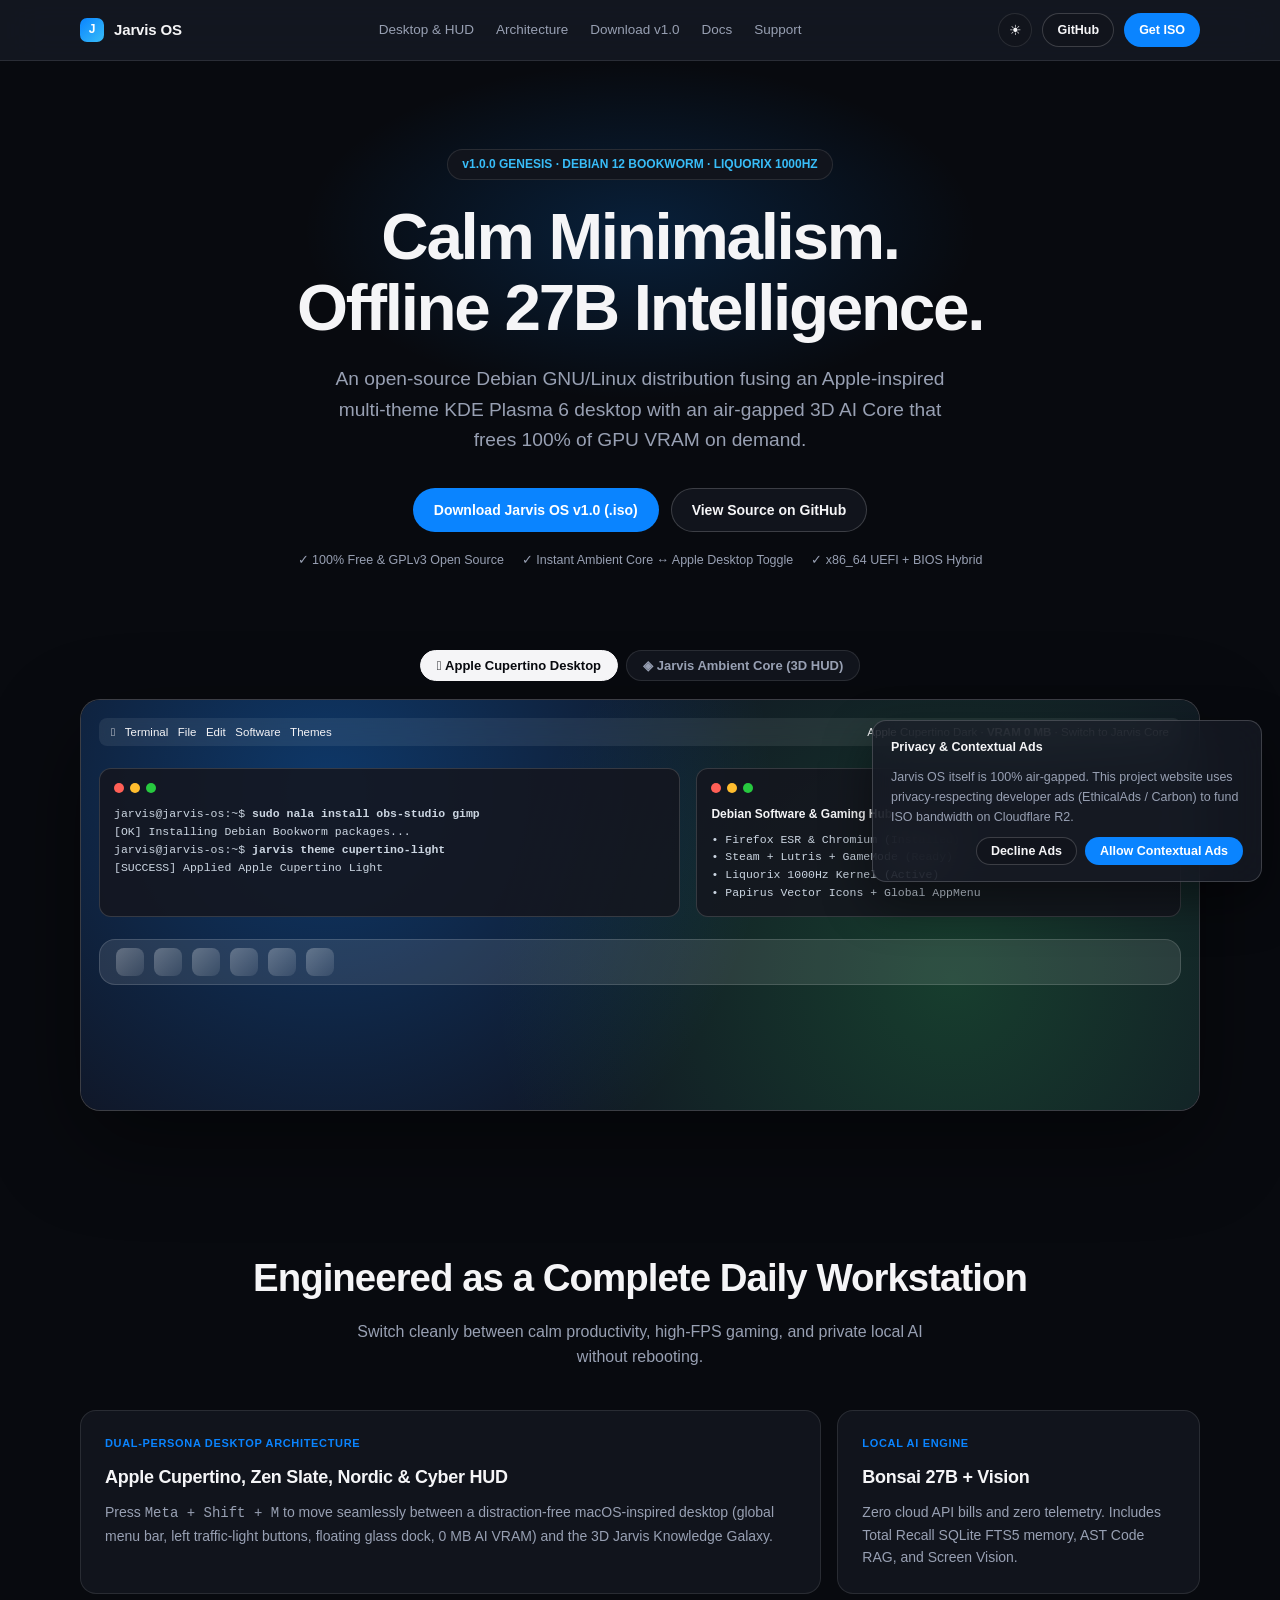
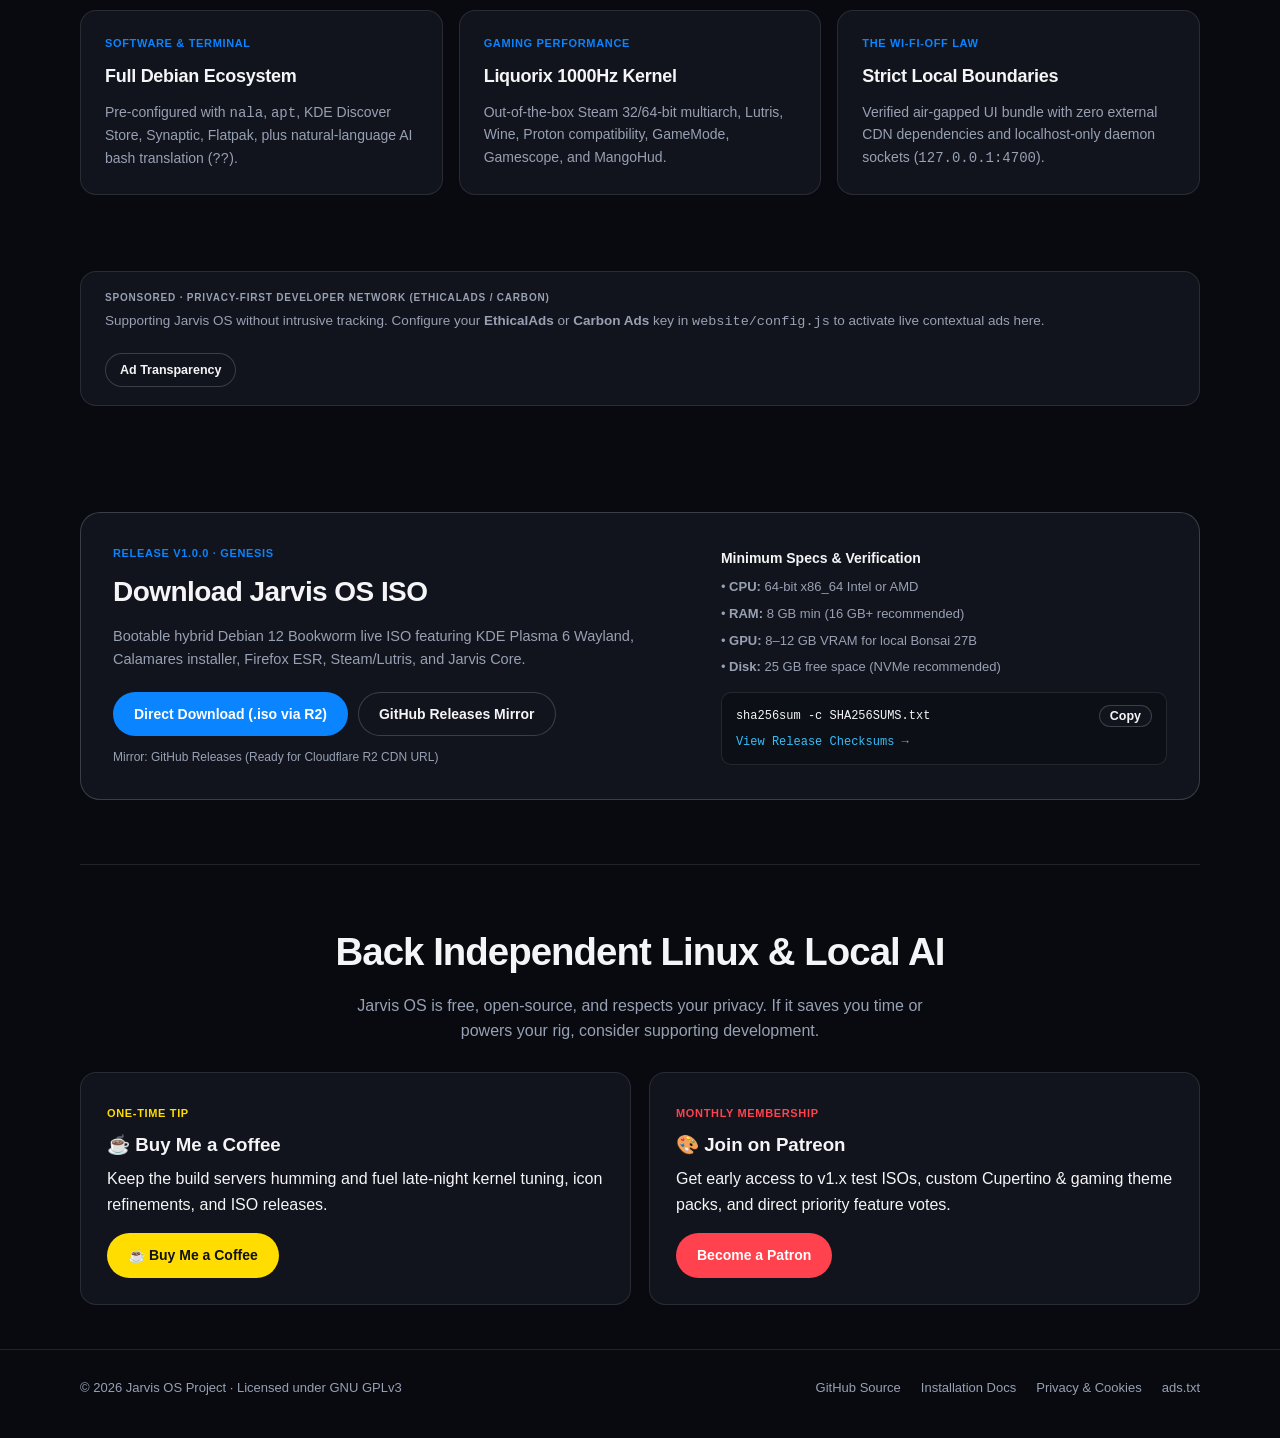
==== website/index.html @ e92a3ca5 "feat: Jarvis OS v1.0.0 (Genesis · Debian Edition)" ====
<!DOCTYPE html>
<html lang="en">
<head>
  <meta charset="UTF-8" />
  <meta name="viewport" content="width=device-width, initial-scale=1.0" />
  <meta name="description" content="Jarvis OS v1.0 — Minimalist Apple-inspired Debian Linux with Liquorix 1000Hz Gaming Kernel and Offline 27B AI Core." />
  <title>Jarvis OS v1.0 — Minimalist Debian Linux + Offline 27B AI</title>
  <link rel="stylesheet" href="styles.css" />
</head>
<body>

  <!-- Navigation -->
  <nav class="navbar">
    <div class="container nav-inner">
      <a href="index.html" class="brand">
        <span class="brand-mark">J</span>
        <span>Jarvis OS</span>
      </a>
      <div class="nav-links">
        <a href="#preview">Desktop &amp; HUD</a>
        <a href="#features">Architecture</a>
        <a href="#download">Download v1.0</a>
        <a href="docs.html">Docs</a>
        <a href="#support">Support</a>
      </div>
      <div class="nav-actions">
        <button id="site-theme-toggle" class="icon-btn" title="Toggle Dark / Light Appearance">☀</button>
        <a class="btn btn-secondary btn-sm" data-gh-repo href="https://github.com/10JERRY01/Jarvis-os" target="_blank" rel="noopener">GitHub</a>
        <a class="btn btn-primary btn-sm" href="#download">Get ISO</a>
      </div>
    </div>
  </nav>

  <!-- Hero -->
  <header class="hero container">
    <div class="pill-badge">v1.0.0 GENESIS · DEBIAN 12 BOOKWORM · LIQUORIX 1000HZ</div>
    <h1>Calm Minimalism.<br/>Offline 27B Intelligence.</h1>
    <p>
      An open-source Debian GNU/Linux distribution fusing an Apple-inspired multi-theme KDE Plasma 6 desktop with an air-gapped 3D AI Core that frees 100% of GPU VRAM on demand.
    </p>
    <div class="hero-cta">
      <a class="btn btn-primary" data-iso-download href="#download">Download Jarvis OS v1.0 (.iso)</a>
      <a class="btn btn-secondary" data-gh-repo href="https://github.com/10JERRY01/Jarvis-os" target="_blank" rel="noopener">View Source on GitHub</a>
    </div>
    <div class="hero-meta">
      <span>✓ 100% Free &amp; GPLv3 Open Source</span>
      <span>✓ Instant Ambient Core ↔ Apple Desktop Toggle</span>
      <span>✓ x86_64 UEFI + BIOS Hybrid</span>
    </div>
  </header>

  <!-- Interactive Preview -->
  <section id="preview" class="preview-section container">
    <div class="preview-toggle">
      <button class="tab-btn active" data-preview-mode="cupertino"> Apple Cupertino Desktop</button>
      <button class="tab-btn" data-preview-mode="ambient">◈ Jarvis Ambient Core (3D HUD)</button>
    </div>
    <div class="mockup-frame">
      <div id="mock-screen" class="mockup-screen cupertino">
        <div id="mock-content"></div>
      </div>
    </div>
  </section>

  <!-- Feature Bento Grid -->
  <section id="features" class="section container">
    <div class="section-head">
      <h2>Engineered as a Complete Daily Workstation</h2>
      <p>Switch cleanly between calm productivity, high-FPS gaming, and private local AI without rebooting.</p>
    </div>
    <div class="bento-grid">
      <div class="card span-2">
        <span class="card-tag">Dual-Persona Desktop Architecture</span>
        <h3>Apple Cupertino, Zen Slate, Nordic &amp; Cyber HUD</h3>
        <p>Press <code>Meta + Shift + M</code> to move seamlessly between a distraction-free macOS-inspired desktop (global menu bar, left traffic-light buttons, floating glass dock, 0 MB AI VRAM) and the 3D Jarvis Knowledge Galaxy.</p>
      </div>
      <div class="card">
        <span class="card-tag">Local AI Engine</span>
        <h3>Bonsai 27B + Vision</h3>
        <p>Zero cloud API bills and zero telemetry. Includes Total Recall SQLite FTS5 memory, AST Code RAG, and Screen Vision.</p>
      </div>
      <div class="card">
        <span class="card-tag">Software &amp; Terminal</span>
        <h3>Full Debian Ecosystem</h3>
        <p>Pre-configured with <code>nala</code>, <code>apt</code>, KDE Discover Store, Synaptic, Flatpak, plus natural-language AI bash translation (<code>??</code>).</p>
      </div>
      <div class="card">
        <span class="card-tag">Gaming Performance</span>
        <h3>Liquorix 1000Hz Kernel</h3>
        <p>Out-of-the-box Steam 32/64-bit multiarch, Lutris, Wine, Proton compatibility, GameMode, Gamescope, and MangoHud.</p>
      </div>
      <div class="card">
        <span class="card-tag">The Wi-Fi-Off Law</span>
        <h3>Strict Local Boundaries</h3>
        <p>Verified air-gapped UI bundle with zero external CDN dependencies and localhost-only daemon sockets (<code>127.0.0.1:4700</code>).</p>
      </div>
    </div>
  </section>

  <!-- Minimalist Developer Ad Slot (EthicalAds / Carbon Ads) -->
  <section class="ad-section container" aria-label="Sponsor">
    <div class="ad-slot-shell">
      <div>
        <div class="ad-label">Sponsored · Privacy-First Developer Network (EthicalAds / Carbon)</div>
        <div id="ad-slot-container" style="font-size:13.5px; color:var(--muted);">
          Supporting Jarvis OS without intrusive tracking. Configure your <strong>EthicalAds</strong> or <strong>Carbon Ads</strong> key in <code>website/config.js</code> to activate live contextual ads here.
        </div>
      </div>
      <a class="btn btn-secondary btn-sm" href="privacy.html">Ad Transparency</a>
    </div>
  </section>

  <!-- Download Section -->
  <section id="download" class="section container">
    <div class="download-box">
      <div>
        <div class="card-tag" style="margin-bottom:8px;">Release v1.0.0 · Genesis</div>
        <h2 style="font-size:28px; letter-spacing:-0.02em; margin-bottom:10px;">Download Jarvis OS ISO</h2>
        <p style="color:var(--muted); font-size:14.5px; margin-bottom:20px;">
          Bootable hybrid Debian 12 Bookworm live ISO featuring KDE Plasma 6 Wayland, Calamares installer, Firefox ESR, Steam/Lutris, and Jarvis Core.
        </p>
        <div style="display:flex; gap:10px; flex-wrap:wrap;">
          <a class="btn btn-primary" data-iso-download href="https://github.com/10JERRY01/Jarvis-os/releases" target="_blank" rel="noopener">Direct Download (.iso via R2)</a>
          <a class="btn btn-secondary" data-gh-release href="https://github.com/10JERRY01/Jarvis-os/releases" target="_blank" rel="noopener">GitHub Releases Mirror</a>
        </div>
        <div id="mirror-badge-text" style="font-size:12px; color:var(--muted); margin-top:12px;"></div>
      </div>
      <div>
        <h4 style="font-size:14px; margin-bottom:8px;">Minimum Specs &amp; Verification</h4>
        <ul style="font-size:13px; color:var(--muted); list-style:none; display:flex; flex-direction:column; gap:6px;">
          <li>• <strong>CPU:</strong> 64-bit x86_64 Intel or AMD</li>
          <li>• <strong>RAM:</strong> 8 GB min (16 GB+ recommended)</li>
          <li>• <strong>GPU:</strong> 8–12 GB VRAM for local Bonsai 27B</li>
          <li>• <strong>Disk:</strong> 25 GB free space (NVMe recommended)</li>
        </ul>
        <div class="sha-box">
          <div style="display:flex; justify-content:space-between; align-items:center;">
            <span>sha256sum -c SHA256SUMS.txt</span>
            <button id="copy-verify-btn" class="btn btn-secondary btn-sm" style="padding:3px 10px;">Copy</button>
          </div>
          <div style="margin-top:6px;"><a id="sha-link" href="https://github.com/10JERRY01/Jarvis-os/releases" style="color:var(--cyan);">View Release Checksums →</a></div>
        </div>
      </div>
    </div>
  </section>

  <!-- Buy Me a Coffee & Patreon at the end of the website -->
  <section id="support" class="support-section container">
    <div class="section-head" style="margin-bottom:16px;">
      <h2>Back Independent Linux &amp; Local AI</h2>
      <p>Jarvis OS is free, open-source, and respects your privacy. If it saves you time or powers your rig, consider supporting development.</p>
    </div>

    <div id="support-config-note" style="display:none; text-align:center; margin-bottom:16px; padding:10px; border-radius:10px; border:1px solid var(--border-strong); background:var(--surface); font-size:13px; color:var(--cyan);"></div>

    <div class="support-grid">
      <div class="support-card">
        <div>
          <span class="card-tag" style="color:var(--coffee);">One-Time Tip</span>
          <h3 style="margin-top:6px;">☕ Buy Me a Coffee</h3>
          <p style="margin-top:6px;">Keep the build servers humming and fuel late-night kernel tuning, icon refinements, and ISO releases.</p>
        </div>
        <div>
          <a id="bmc-btn" class="btn btn-coffee" href="#support" target="_blank" rel="noopener">☕ Buy Me a Coffee</a>
        </div>
      </div>

      <div class="support-card">
        <div>
          <span class="card-tag" style="color:var(--patreon);">Monthly Membership</span>
          <h3 style="margin-top:6px;">🎨 Join on Patreon</h3>
          <p style="margin-top:6px;">Get early access to v1.x test ISOs, custom Cupertino &amp; gaming theme packs, and direct priority feature votes.</p>
        </div>
        <div>
          <a id="patreon-btn" class="btn btn-patreon" href="#support" target="_blank" rel="noopener">Become a Patron</a>
        </div>
      </div>
    </div>
  </section>

  <!-- Footer -->
  <footer>
    <div class="container footer-inner">
      <div>© 2026 Jarvis OS Project · Licensed under GNU GPLv3</div>
      <div class="footer-links">
        <a data-gh-repo href="https://github.com/10JERRY01/Jarvis-os" target="_blank" rel="noopener">GitHub Source</a>
        <a href="docs.html">Installation Docs</a>
        <a href="privacy.html">Privacy &amp; Cookies</a>
        <a href="ads.txt">ads.txt</a>
      </div>
    </div>
  </footer>

  <!-- Cookie & Ad Consent Banner -->
  <div id="cookie-banner" class="cookie-banner" role="dialog" aria-label="Privacy Consent">
    <div><strong>Privacy &amp; Contextual Ads</strong></div>
    <p style="color:var(--muted);">Jarvis OS itself is 100% air-gapped. This project website uses privacy-respecting developer ads (EthicalAds / Carbon) to fund ISO bandwidth on Cloudflare R2.</p>
    <div style="display:flex; gap:8px; justify-content:flex-end;">
      <button id="cookie-decline" class="btn btn-secondary btn-sm">Decline Ads</button>
      <button id="cookie-accept" class="btn btn-primary btn-sm">Allow Contextual Ads</button>
    </div>
  </div>

  <script src="config.js"></script>
  <script src="js/monetization.js"></script>
</body>
</html>
---- website/styles.css ----
/* ==============================================================================
   Jarvis OS — Sleek Minimalist GitHub Pages Stylesheet
   Apple Cupertino / Nordic inspired clean design, dark & light harmonious tokens
   ============================================================================== */

:root {
  --bg: #080a0f;
  --surface: #11141c;
  --surface-elevated: rgba(22, 26, 36, 0.78);
  --border: rgba(255, 255, 255, 0.1);
  --border-strong: rgba(255, 255, 255, 0.18);
  --text: #f5f5f7;
  --muted: #98a0b3;
  --accent: #0a84ff;
  --cyan: #38bdf8;
  --green: #30d158;
  --coffee: #ffdd00;
  --patreon: #ff424d;
  --radius: 16px;
  --font: -apple-system, BlinkMacSystemFont, "SF Pro Display", "Inter", "Segoe UI", Roboto, sans-serif;
  --mono: "JetBrains Mono", "Fira Code", ui-monospace, SFMono-Regular, Consolas, monospace;
}

[data-site-theme="light"] {
  --bg: #f5f5f7;
  --surface: #ffffff;
  --surface-elevated: rgba(255, 255, 255, 0.84);
  --border: rgba(0, 0, 0, 0.09);
  --border-strong: rgba(0, 0, 0, 0.18);
  --text: #1d1d1f;
  --muted: #6e6e73;
  --accent: #007aff;
  --cyan: #0284c7;
}

* { box-sizing: border-box; margin: 0; padding: 0; }
html { scroll-behavior: smooth; }
body {
  background: var(--bg);
  color: var(--text);
  font-family: var(--font);
  line-height: 1.6;
  -webkit-font-smoothing: antialiased;
  transition: background 0.25s ease, color 0.25s ease;
}

a { color: inherit; text-decoration: none; }
.container { width: min(1120px, 92vw); margin: 0 auto; }

/* Sticky Glass Navbar */
.navbar {
  position: sticky; top: 0; z-index: 100;
  backdrop-filter: blur(20px) saturate(180%);
  -webkit-backdrop-filter: blur(20px) saturate(180%);
  background: var(--surface-elevated);
  border-bottom: 1px solid var(--border);
}
.nav-inner {
  height: 60px; display: flex; align-items: center; justify-content: space-between;
}
.brand {
  display: inline-flex; align-items: center; gap: 10px;
  font-weight: 700; font-size: 15px; letter-spacing: -0.01em;
}
.brand-mark {
  width: 24px; height: 24px; border-radius: 7px;
  background: linear-gradient(135deg, var(--accent), var(--cyan));
  display: grid; place-items: center; color: #fff; font-size: 12px; font-weight: 800;
}
.nav-links { display: flex; align-items: center; gap: 22px; font-size: 13.5px; color: var(--muted); }
.nav-links a:hover { color: var(--text); }
.nav-actions { display: flex; align-items: center; gap: 10px; }

.icon-btn {
  border: 1px solid var(--border); background: var(--surface);
  color: var(--text); width: 34px; height: 34px; border-radius: 999px;
  display: grid; place-items: center; cursor: pointer; font-size: 14px;
}
.btn {
  display: inline-flex; align-items: center; justify-content: center; gap: 8px;
  padding: 10px 20px; border-radius: 999px; font-weight: 600; font-size: 14px;
  border: 1px solid transparent; cursor: pointer; transition: transform 0.15s, opacity 0.15s;
}
.btn:hover { transform: translateY(-1px); opacity: 0.94; }
.btn-primary { background: var(--accent); color: #ffffff; }
.btn-secondary { background: var(--surface); border-color: var(--border-strong); color: var(--text); }
.btn-sm { padding: 6px 14px; font-size: 12.5px; }

/* Hero */
.hero {
  padding: 88px 0 56px;
  text-align: center;
  position: relative;
}
.hero::before {
  content: ""; position: absolute; top: 0; left: 50%; transform: translateX(-50%);
  width: 680px; height: 340px; pointer-events: none; z-index: -1;
  background: radial-gradient(ellipse at center, rgba(10, 132, 255, 0.18), transparent 70%);
}
.pill-badge {
  display: inline-flex; align-items: center; gap: 8px;
  padding: 5px 14px; border-radius: 999px;
  border: 1px solid var(--border); background: var(--surface);
  font-size: 12px; font-weight: 600; color: var(--cyan); margin-bottom: 22px;
}
.hero h1 {
  font-size: clamp(2.4rem, 5.2vw, 4.1rem);
  font-weight: 750; letter-spacing: -0.035em; line-height: 1.08;
  max-width: 820px; margin: 0 auto 20px;
}
.hero p {
  font-size: clamp(1rem, 1.5vw, 1.2rem);
  color: var(--muted); max-width: 640px; margin: 0 auto 32px;
}
.hero-cta { display: flex; justify-content: center; flex-wrap: wrap; gap: 12px; }
.hero-meta {
  margin-top: 18px; font-size: 12.5px; color: var(--muted);
  display: flex; justify-content: center; gap: 18px; flex-wrap: wrap;
}

/* Interactive Desktop Preview Showcase */
.preview-section { padding: 24px 0 72px; }
.preview-toggle {
  display: flex; justify-content: center; gap: 8px; margin-bottom: 18px;
}
.tab-btn {
  padding: 7px 16px; border-radius: 999px; border: 1px solid var(--border);
  background: var(--surface); color: var(--muted); font-size: 13px; font-weight: 600; cursor: pointer;
}
.tab-btn.active {
  background: var(--text); color: var(--bg); border-color: var(--text);
}

.mockup-frame {
  border-radius: 20px; border: 1px solid var(--border-strong);
  background: var(--surface); overflow: hidden;
  box-shadow: 0 32px 90px rgba(0, 0, 0, 0.45);
}
.mockup-screen {
  min-height: 410px; padding: 18px;
  display: flex; flex-direction: column; justify-content: space-between;
  transition: background 0.35s ease;
}
.mockup-screen.cupertino {
  background: radial-gradient(circle at 22% 22%, rgba(10, 132, 255, 0.32), transparent 48%),
              radial-gradient(circle at 78% 68%, rgba(48, 209, 88, 0.22), transparent 50%), #101422;
  color: #f5f5f7;
}
.mockup-screen.ambient {
  background: radial-gradient(circle at 50% 45%, rgba(56, 189, 248, 0.16), transparent 60%), #07090e;
  color: #e0f7fa;
}
.mock-topbar {
  height: 28px; padding: 0 12px; border-radius: 8px;
  background: rgba(255, 255, 255, 0.08); backdrop-filter: blur(12px);
  display: flex; align-items: center; justify-content: space-between; font-size: 11.5px;
}
.mock-windows {
  display: grid; grid-template-columns: 1.2fr 1fr; gap: 16px; margin: 22px 0;
}
.mock-win {
  border-radius: 12px; border: 1px solid rgba(255, 255, 255, 0.15);
  background: rgba(20, 22, 30, 0.85); padding: 14px;
}
.mock-dots { display: flex; gap: 6px; margin-bottom: 12px; }
.mock-dots span { width: 10px; height: 10px; border-radius: 50%; display: inline-block; }
.mock-code { font-family: var(--mono); font-size: 11.5px; line-height: 1.55; color: #cbd5e1; }
.mock-dock {
  align-self: center; display: flex; gap: 10px; padding: 8px 16px;
  border-radius: 16px; background: rgba(255, 255, 255, 0.1); border: 1px solid rgba(255, 255, 255, 0.14);
}
.mock-dock i {
  width: 28px; height: 28px; border-radius: 8px; display: block;
  background: linear-gradient(135deg, rgba(255,255,255,0.28), rgba(255,255,255,0.08));
}

/* Bento Grid */
.section { padding: 64px 0; }
.section-head { text-align: center; margin-bottom: 40px; }
.section-head h2 { font-size: clamp(1.7rem, 3vw, 2.4rem); letter-spacing: -0.025em; margin-bottom: 10px; }
.section-head p { color: var(--muted); max-width: 580px; margin: 0 auto; }

.bento-grid {
  display: grid; grid-template-columns: repeat(3, 1fr); gap: 16px;
}
.card {
  background: var(--surface); border: 1px solid var(--border);
  border-radius: var(--radius); padding: 24px;
  display: flex; flex-direction: column; gap: 10px;
}
.card.span-2 { grid-column: span 2; }
.card-tag { font-size: 11px; font-weight: 700; text-transform: uppercase; letter-spacing: 0.06em; color: var(--accent); }
.card h3 { font-size: 18px; letter-spacing: -0.015em; }
.card p { font-size: 14px; color: var(--muted); }

/* Minimalist Sponsor / EthicalAds Zone */
.ad-section { padding: 12px 0 42px; }
.ad-slot-shell {
  border: 1px solid var(--border); border-radius: var(--radius);
  background: var(--surface); padding: 18px 24px;
  display: flex; align-items: center; justify-content: space-between; gap: 20px; flex-wrap: wrap;
}
.ad-label {
  font-size: 10px; font-weight: 700; letter-spacing: 0.08em; text-transform: uppercase;
  color: var(--muted); margin-bottom: 4px;
}

/* Download Matrix */
.download-box {
  background: var(--surface); border: 1px solid var(--border-strong);
  border-radius: 20px; padding: 32px;
  display: grid; grid-template-columns: 1.3fr 1fr; gap: 28px; align-items: center;
}
.sha-box {
  font-family: var(--mono); font-size: 12px; padding: 12px 14px;
  border-radius: 10px; background: rgba(0, 0, 0, 0.25);
  border: 1px solid var(--border); margin-top: 14px; overflow-x: auto;
}

/* Footer Support Section (Buy Me a Coffee + Patreon at end of site) */
.support-section {
  padding: 56px 0 44px;
  border-top: 1px solid var(--border);
}
.support-grid {
  display: grid; grid-template-columns: repeat(2, 1fr); gap: 18px; margin-top: 28px;
}
.support-card {
  background: var(--surface); border: 1px solid var(--border);
  border-radius: var(--radius); padding: 26px;
  display: flex; flex-direction: column; justify-content: space-between; gap: 16px;
}
.btn-coffee {
  background: var(--coffee); color: #111111; font-weight: 700;
}
.btn-patreon {
  background: var(--patreon); color: #ffffff; font-weight: 700;
}

/* Footer & Legal */
footer {
  border-top: 1px solid var(--border); padding: 28px 0 42px;
  font-size: 13px; color: var(--muted);
}
.footer-inner {
  display: flex; justify-content: space-between; align-items: center; flex-wrap: wrap; gap: 16px;
}
.footer-links { display: flex; gap: 20px; flex-wrap: wrap; }
.footer-links a:hover { color: var(--text); }

/* Privacy / Cookie Notice */
.cookie-banner {
  position: fixed; bottom: 18px; right: 18px; z-index: 200;
  width: min(390px, 92vw); padding: 16px 18px; border-radius: 14px;
  background: var(--surface-elevated); backdrop-filter: blur(22px);
  border: 1px solid var(--border-strong); box-shadow: 0 20px 50px rgba(0, 0, 0, 0.45);
  display: none; flex-direction: column; gap: 10px; font-size: 12.5px;
}
.cookie-banner.visible { display: flex; }

@media (max-width: 840px) {
  .bento-grid, .download-box, .support-grid, .mock-windows { grid-template-columns: 1fr; }
  .card.span-2 { grid-column: auto; }
  .nav-links { display: none; }
}
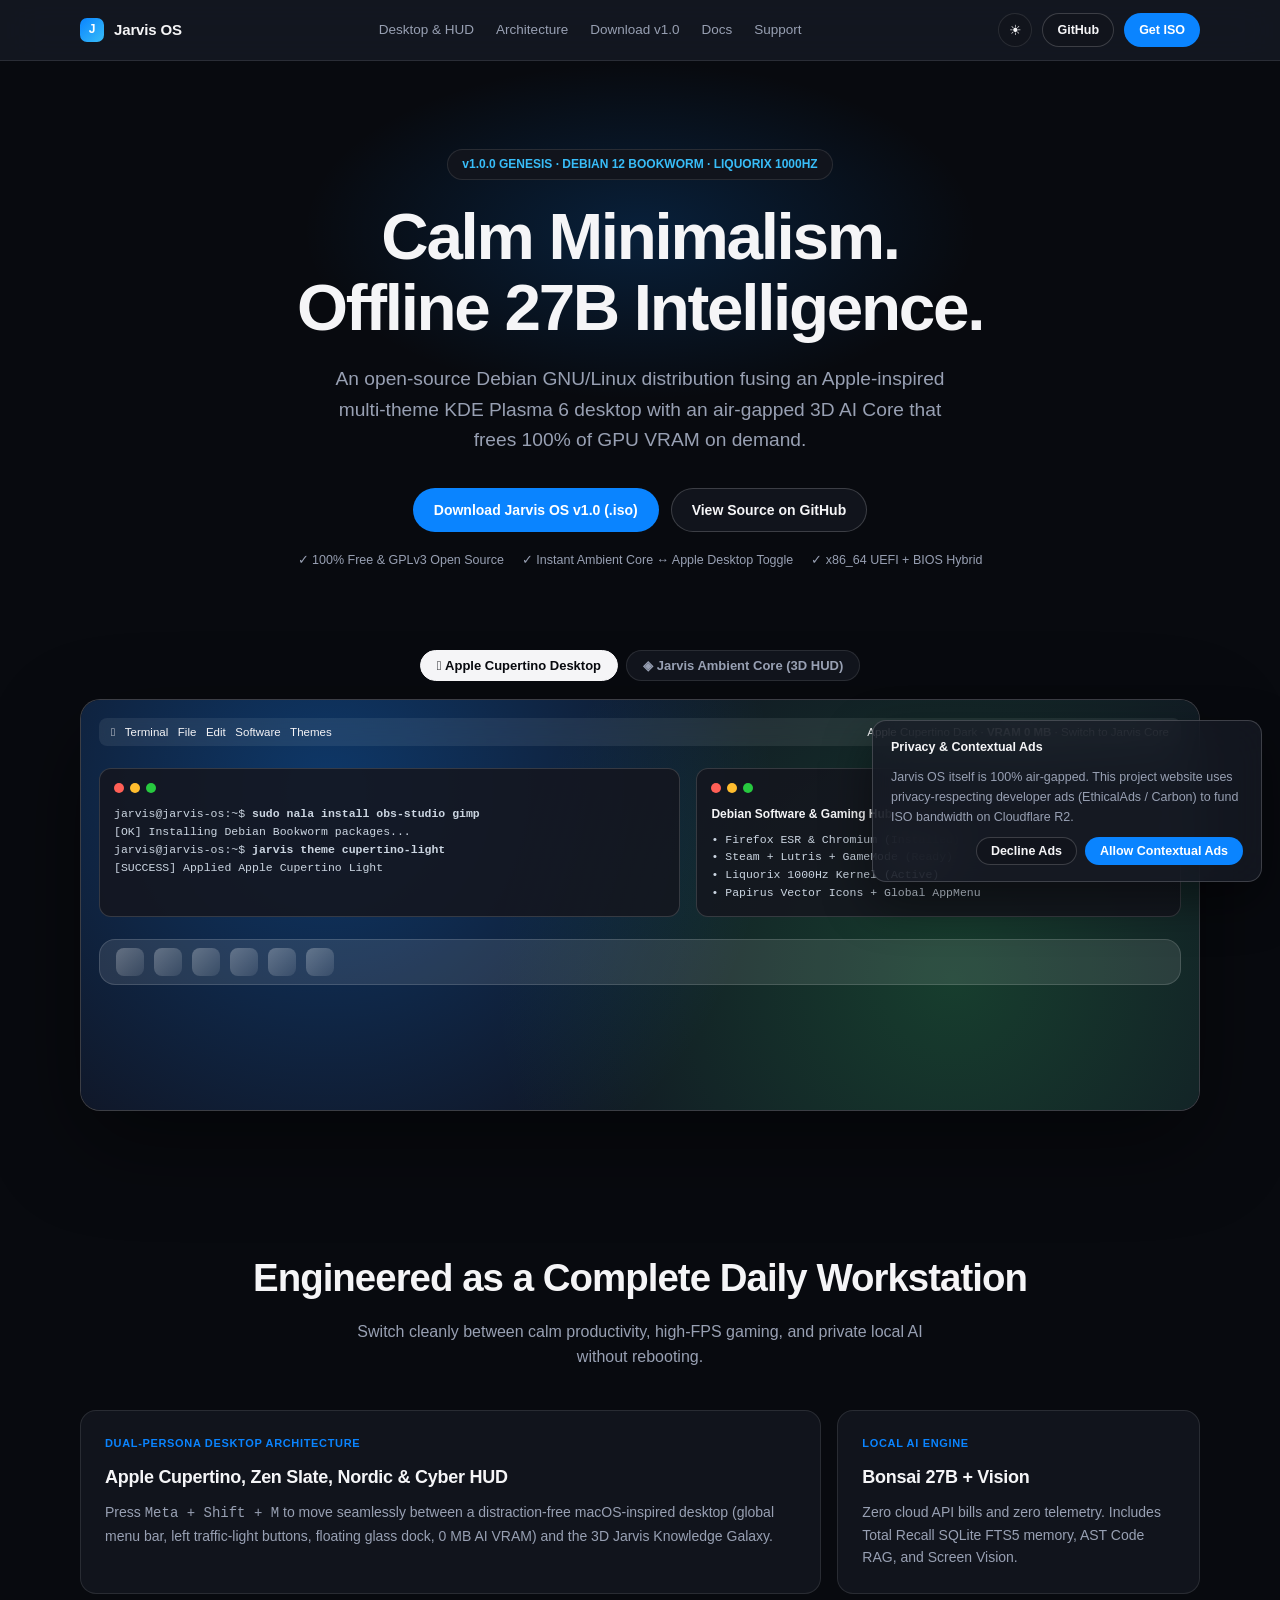
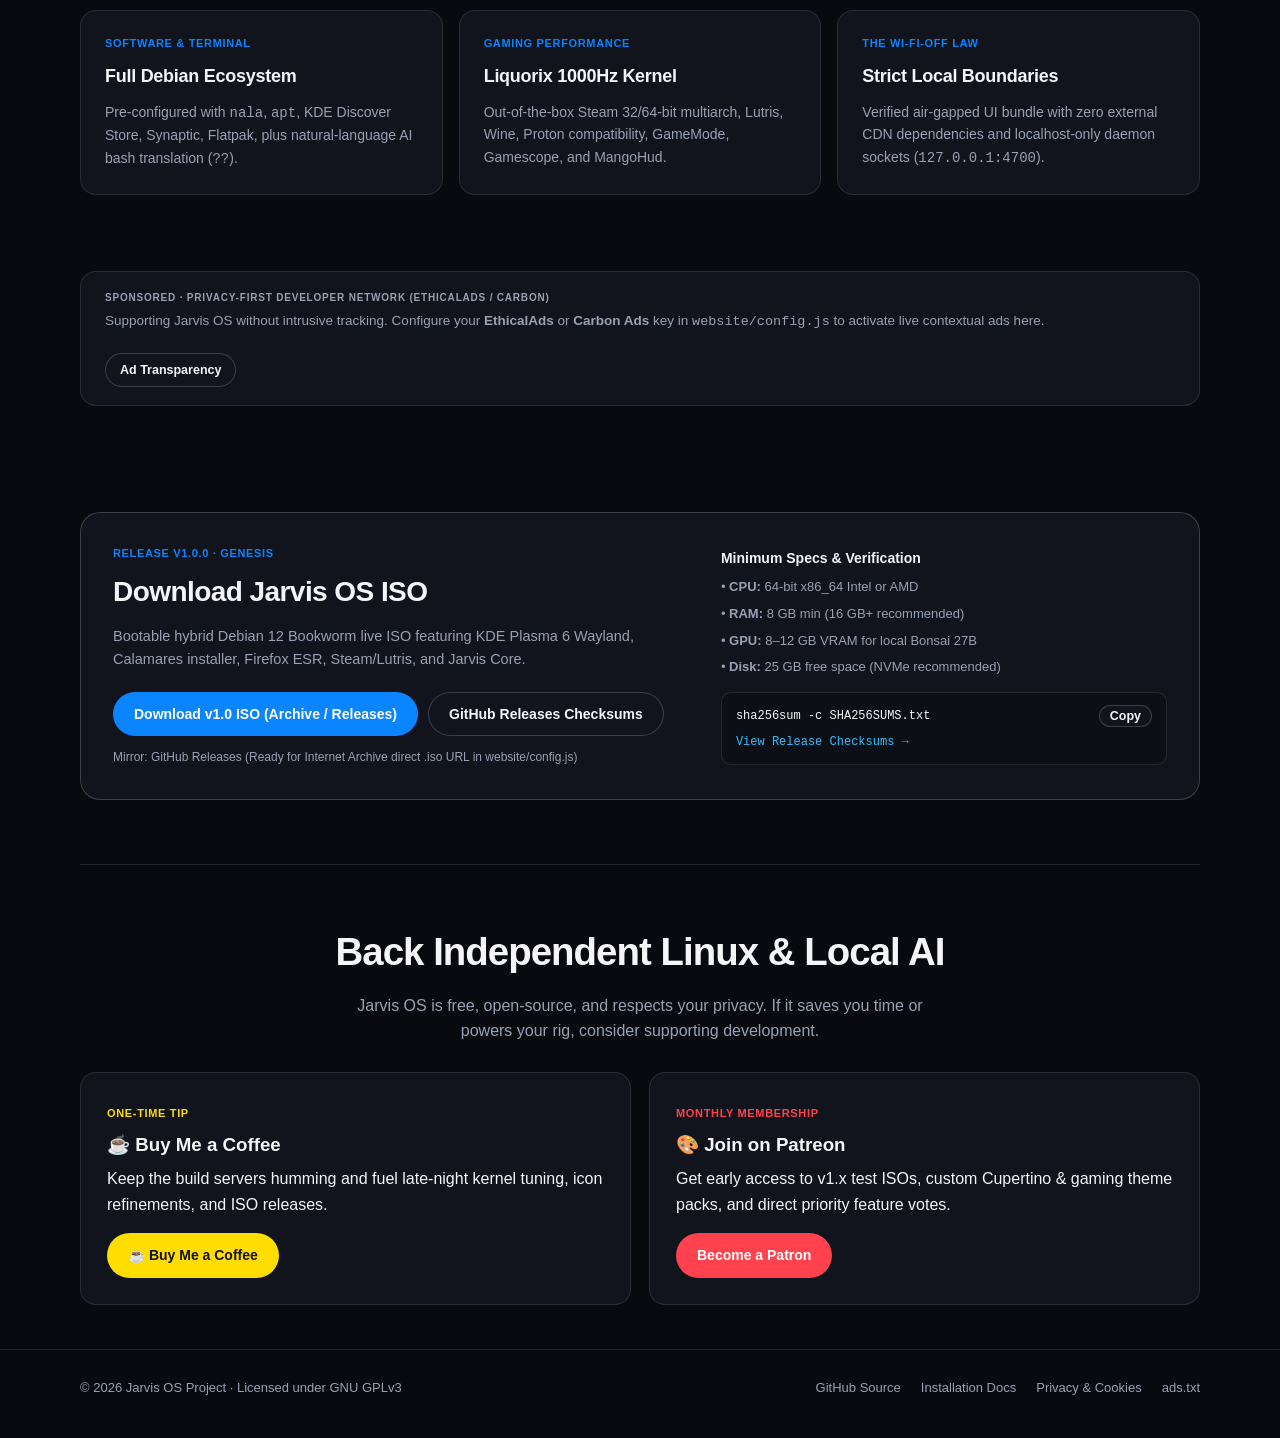
==== commit 4281ee84: "chore(release): add BuyMeACoffee, Patreon, GPLv3, hardened Bookworm ISO & Actions v1.0" ====
--- a/website/index.html
+++ b/website/index.html
@@ -120,8 +120,8 @@
           Bootable hybrid Debian 12 Bookworm live ISO featuring KDE Plasma 6 Wayland, Calamares installer, Firefox ESR, Steam/Lutris, and Jarvis Core.
         </p>
         <div style="display:flex; gap:10px; flex-wrap:wrap;">
-          <a class="btn btn-primary" data-iso-download href="https://github.com/10JERRY01/Jarvis-os/releases" target="_blank" rel="noopener">Direct Download (.iso via R2)</a>
-          <a class="btn btn-secondary" data-gh-release href="https://github.com/10JERRY01/Jarvis-os/releases" target="_blank" rel="noopener">GitHub Releases Mirror</a>
+          <a class="btn btn-primary" data-iso-download href="https://github.com/10JERRY01/Jarvis-os/releases" target="_blank" rel="noopener">Download v1.0 ISO (Archive / Releases)</a>
+          <a class="btn btn-secondary" data-gh-release href="https://github.com/10JERRY01/Jarvis-os/releases" target="_blank" rel="noopener">GitHub Releases Checksums</a>
         </div>
         <div id="mirror-badge-text" style="font-size:12px; color:var(--muted); margin-top:12px;"></div>
       </div>
@@ -161,7 +161,7 @@
           <p style="margin-top:6px;">Keep the build servers humming and fuel late-night kernel tuning, icon refinements, and ISO releases.</p>
         </div>
         <div>
-          <a id="bmc-btn" class="btn btn-coffee" href="#support" target="_blank" rel="noopener">☕ Buy Me a Coffee</a>
+          <a id="bmc-btn" class="btn btn-coffee" href="https://buymeacoffee.com/jerrymice45" target="_blank" rel="noopener">☕ Buy Me a Coffee</a>
         </div>
       </div>
 
@@ -172,7 +172,7 @@
           <p style="margin-top:6px;">Get early access to v1.x test ISOs, custom Cupertino &amp; gaming theme packs, and direct priority feature votes.</p>
         </div>
         <div>
-          <a id="patreon-btn" class="btn btn-patreon" href="#support" target="_blank" rel="noopener">Become a Patron</a>
+          <a id="patreon-btn" class="btn btn-patreon" href="https://www.patreon.com/c/Jerry42" target="_blank" rel="noopener">Become a Patron</a>
         </div>
       </div>
     </div>
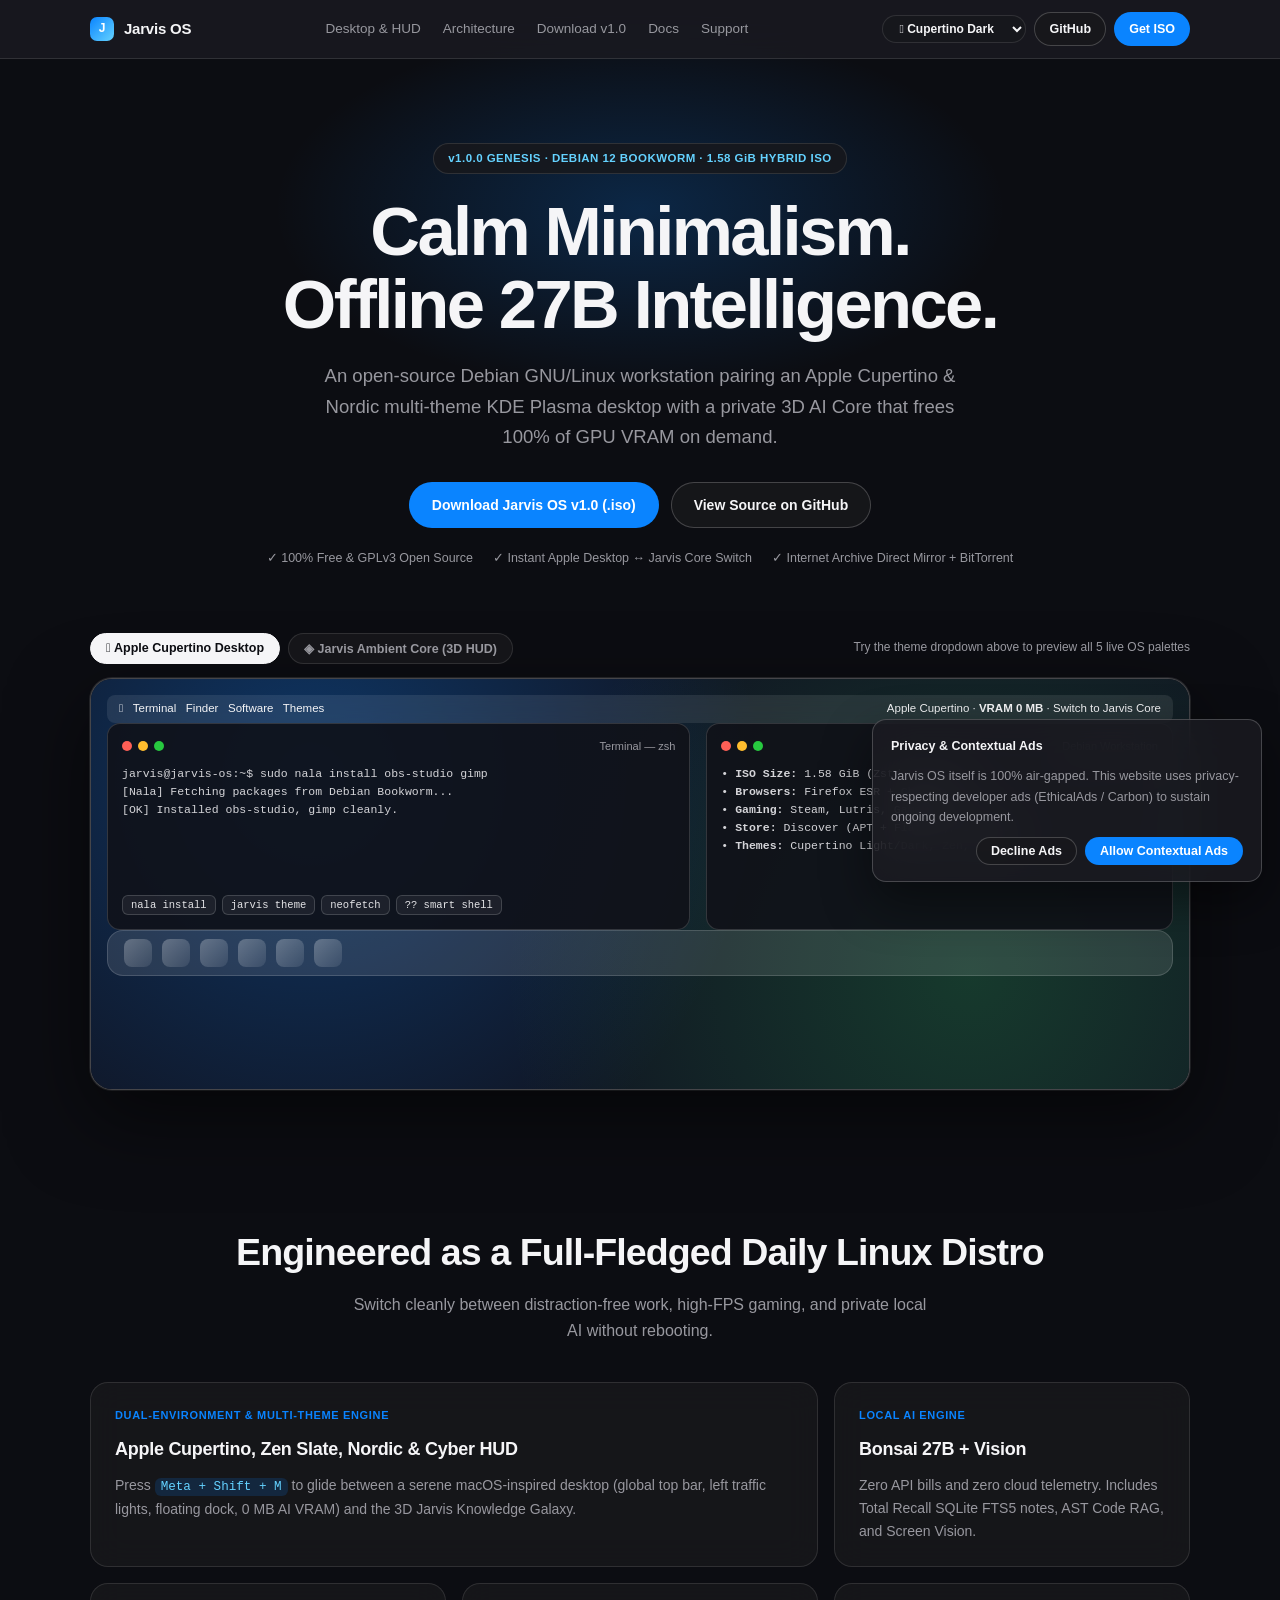
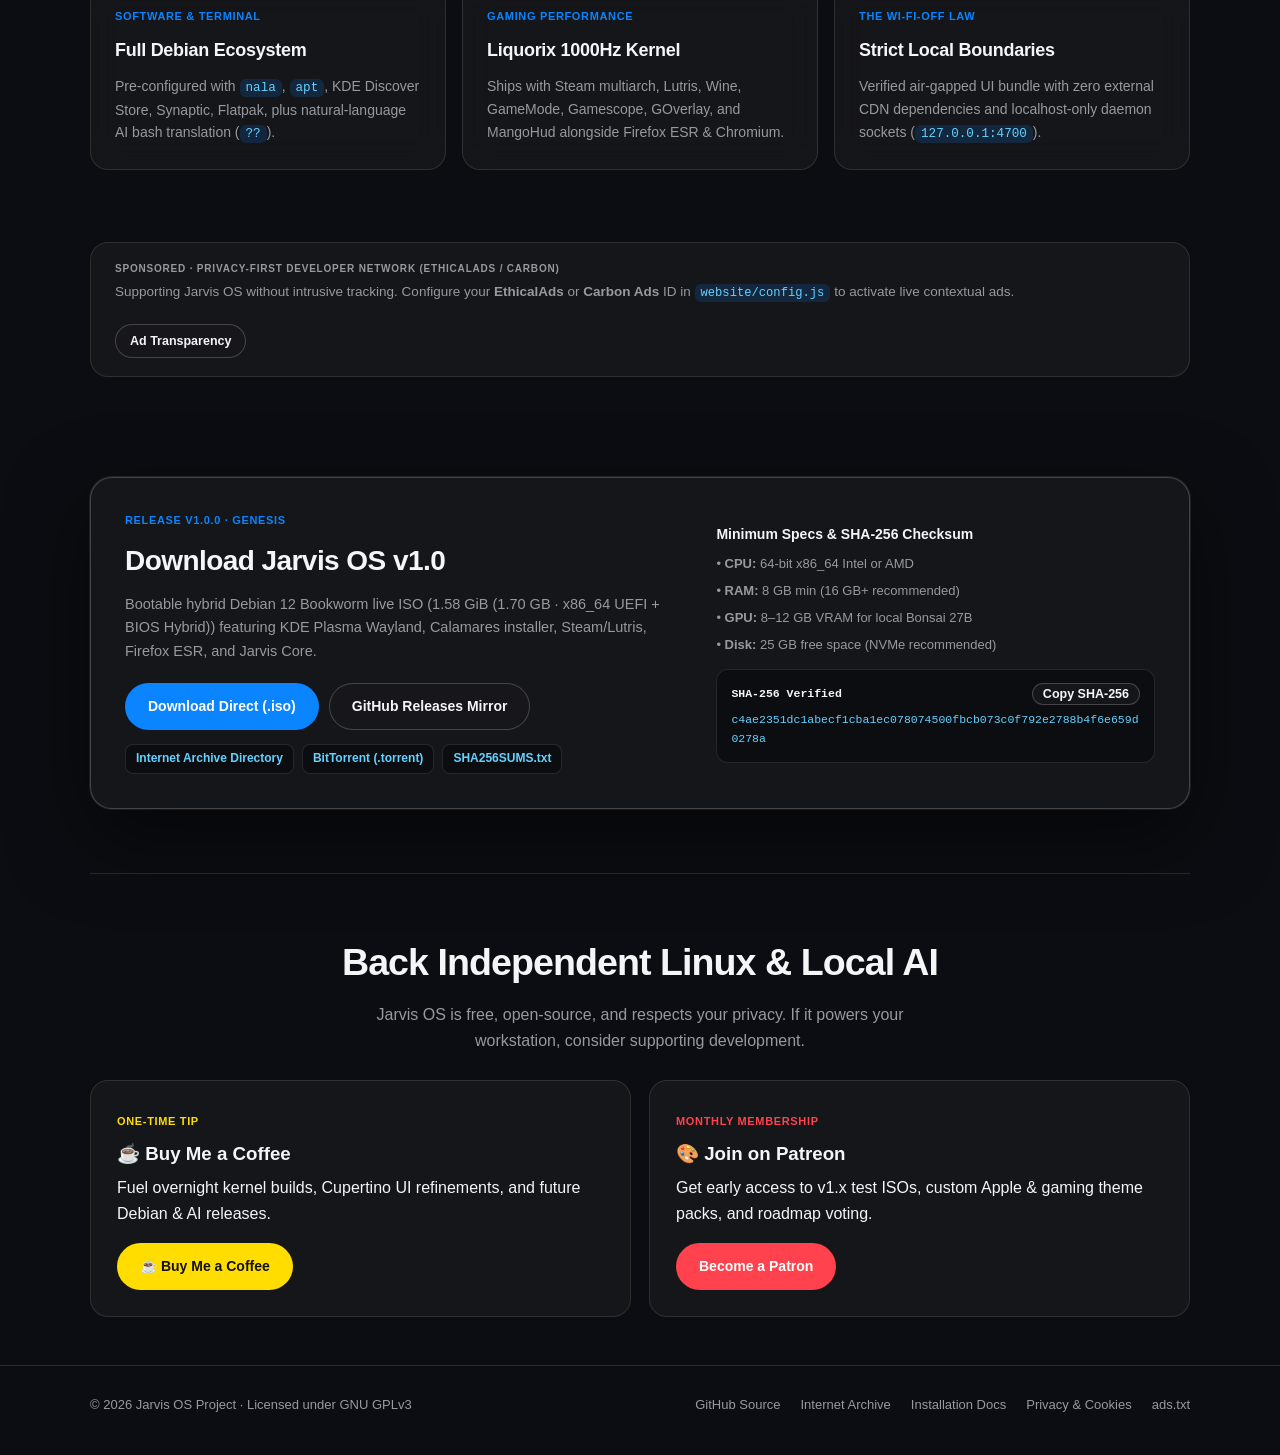
==== commit af8a4986: "feat(website): wire Internet Archive direct ISO, 5-theme switcher, and fix Patreon 404" ====
--- a/website/index.html
+++ b/website/index.html
@@ -3,7 +3,7 @@
 <head>
   <meta charset="UTF-8" />
   <meta name="viewport" content="width=device-width, initial-scale=1.0" />
-  <meta name="description" content="Jarvis OS v1.0 — Minimalist Apple-inspired Debian Linux with Liquorix 1000Hz Gaming Kernel and Offline 27B AI Core." />
+  <meta name="description" content="Jarvis OS v1.0 — Minimalist Apple-inspired Debian 12 Linux with Liquorix 1000Hz Gaming Kernel and Offline 27B AI Core." />
   <title>Jarvis OS v1.0 — Minimalist Debian Linux + Offline 27B AI</title>
   <link rel="stylesheet" href="styles.css" />
 </head>
@@ -24,7 +24,13 @@
         <a href="#support">Support</a>
       </div>
       <div class="nav-actions">
-        <button id="site-theme-toggle" class="icon-btn" title="Toggle Dark / Light Appearance">☀</button>
+        <select id="site-theme-select" class="theme-select" aria-label="Switch Theme">
+          <option value="cupertino-dark"> Cupertino Dark</option>
+          <option value="cupertino-light"> Cupertino Light</option>
+          <option value="zen">🐧 Zen Slate</option>
+          <option value="nordic">❄️ Nordic Arctic</option>
+          <option value="cyber">◈ Cyber HUD</option>
+        </select>
         <a class="btn btn-secondary btn-sm" data-gh-repo href="https://github.com/10JERRY01/Jarvis-os" target="_blank" rel="noopener">GitHub</a>
         <a class="btn btn-primary btn-sm" href="#download">Get ISO</a>
       </div>
@@ -33,27 +39,30 @@
 
   <!-- Hero -->
   <header class="hero container">
-    <div class="pill-badge">v1.0.0 GENESIS · DEBIAN 12 BOOKWORM · LIQUORIX 1000HZ</div>
+    <div class="pill-badge">v1.0.0 GENESIS · DEBIAN 12 BOOKWORM · 1.58 GiB HYBRID ISO</div>
     <h1>Calm Minimalism.<br/>Offline 27B Intelligence.</h1>
     <p>
-      An open-source Debian GNU/Linux distribution fusing an Apple-inspired multi-theme KDE Plasma 6 desktop with an air-gapped 3D AI Core that frees 100% of GPU VRAM on demand.
+      An open-source Debian GNU/Linux workstation pairing an Apple Cupertino &amp; Nordic multi-theme KDE Plasma desktop with a private 3D AI Core that frees 100% of GPU VRAM on demand.
     </p>
     <div class="hero-cta">
-      <a class="btn btn-primary" data-iso-download href="#download">Download Jarvis OS v1.0 (.iso)</a>
+      <a class="btn btn-primary" data-iso-download href="https://archive.org/download/jarvis-os-debootstrap-amd64.hybrid/jarvis-os-debootstrap-amd64.hybrid.iso" target="_blank" rel="noopener">Download Jarvis OS v1.0 (.iso)</a>
       <a class="btn btn-secondary" data-gh-repo href="https://github.com/10JERRY01/Jarvis-os" target="_blank" rel="noopener">View Source on GitHub</a>
     </div>
     <div class="hero-meta">
       <span>✓ 100% Free &amp; GPLv3 Open Source</span>
-      <span>✓ Instant Ambient Core ↔ Apple Desktop Toggle</span>
-      <span>✓ x86_64 UEFI + BIOS Hybrid</span>
+      <span>✓ Instant Apple Desktop ↔ Jarvis Core Switch</span>
+      <span>✓ Internet Archive Direct Mirror + BitTorrent</span>
     </div>
   </header>
 
   <!-- Interactive Preview -->
   <section id="preview" class="preview-section container">
-    <div class="preview-toggle">
-      <button class="tab-btn active" data-preview-mode="cupertino"> Apple Cupertino Desktop</button>
-      <button class="tab-btn" data-preview-mode="ambient">◈ Jarvis Ambient Core (3D HUD)</button>
+    <div class="preview-controls">
+      <div class="preview-toggle">
+        <button class="tab-btn active" data-preview-mode="cupertino"> Apple Cupertino Desktop</button>
+        <button class="tab-btn" data-preview-mode="ambient">◈ Jarvis Ambient Core (3D HUD)</button>
+      </div>
+      <span style="font-size:12px; color:var(--muted);">Try the theme dropdown above to preview all 5 live OS palettes</span>
     </div>
     <div class="mockup-frame">
       <div id="mock-screen" class="mockup-screen cupertino">
@@ -65,19 +74,19 @@
   <!-- Feature Bento Grid -->
   <section id="features" class="section container">
     <div class="section-head">
-      <h2>Engineered as a Complete Daily Workstation</h2>
-      <p>Switch cleanly between calm productivity, high-FPS gaming, and private local AI without rebooting.</p>
+      <h2>Engineered as a Full-Fledged Daily Linux Distro</h2>
+      <p>Switch cleanly between distraction-free work, high-FPS gaming, and private local AI without rebooting.</p>
     </div>
     <div class="bento-grid">
       <div class="card span-2">
-        <span class="card-tag">Dual-Persona Desktop Architecture</span>
+        <span class="card-tag">Dual-Environment &amp; Multi-Theme Engine</span>
         <h3>Apple Cupertino, Zen Slate, Nordic &amp; Cyber HUD</h3>
-        <p>Press <code>Meta + Shift + M</code> to move seamlessly between a distraction-free macOS-inspired desktop (global menu bar, left traffic-light buttons, floating glass dock, 0 MB AI VRAM) and the 3D Jarvis Knowledge Galaxy.</p>
+        <p>Press <code>Meta + Shift + M</code> to glide between a serene macOS-inspired desktop (global top bar, left traffic lights, floating dock, 0 MB AI VRAM) and the 3D Jarvis Knowledge Galaxy.</p>
       </div>
       <div class="card">
         <span class="card-tag">Local AI Engine</span>
         <h3>Bonsai 27B + Vision</h3>
-        <p>Zero cloud API bills and zero telemetry. Includes Total Recall SQLite FTS5 memory, AST Code RAG, and Screen Vision.</p>
+        <p>Zero API bills and zero cloud telemetry. Includes Total Recall SQLite FTS5 notes, AST Code RAG, and Screen Vision.</p>
       </div>
       <div class="card">
         <span class="card-tag">Software &amp; Terminal</span>
@@ -87,7 +96,7 @@
       <div class="card">
         <span class="card-tag">Gaming Performance</span>
         <h3>Liquorix 1000Hz Kernel</h3>
-        <p>Out-of-the-box Steam 32/64-bit multiarch, Lutris, Wine, Proton compatibility, GameMode, Gamescope, and MangoHud.</p>
+        <p>Ships with Steam multiarch, Lutris, Wine, GameMode, Gamescope, GOverlay, and MangoHud alongside Firefox ESR &amp; Chromium.</p>
       </div>
       <div class="card">
         <span class="card-tag">The Wi-Fi-Off Law</span>
@@ -103,7 +112,7 @@
       <div>
         <div class="ad-label">Sponsored · Privacy-First Developer Network (EthicalAds / Carbon)</div>
         <div id="ad-slot-container" style="font-size:13.5px; color:var(--muted);">
-          Supporting Jarvis OS without intrusive tracking. Configure your <strong>EthicalAds</strong> or <strong>Carbon Ads</strong> key in <code>website/config.js</code> to activate live contextual ads here.
+          Supporting Jarvis OS without intrusive tracking. Configure your <strong>EthicalAds</strong> or <strong>Carbon Ads</strong> ID in <code>website/config.js</code> to activate live contextual ads.
         </div>
       </div>
       <a class="btn btn-secondary btn-sm" href="privacy.html">Ad Transparency</a>
@@ -115,18 +124,22 @@
     <div class="download-box">
       <div>
         <div class="card-tag" style="margin-bottom:8px;">Release v1.0.0 · Genesis</div>
-        <h2 style="font-size:28px; letter-spacing:-0.02em; margin-bottom:10px;">Download Jarvis OS ISO</h2>
+        <h2 style="font-size:28px; letter-spacing:-0.02em; margin-bottom:10px;">Download Jarvis OS v1.0</h2>
         <p style="color:var(--muted); font-size:14.5px; margin-bottom:20px;">
-          Bootable hybrid Debian 12 Bookworm live ISO featuring KDE Plasma 6 Wayland, Calamares installer, Firefox ESR, Steam/Lutris, and Jarvis Core.
+          Bootable hybrid Debian 12 Bookworm live ISO (<span id="iso-size-label">1.58 GiB</span>) featuring KDE Plasma Wayland, Calamares installer, Steam/Lutris, Firefox ESR, and Jarvis Core.
         </p>
         <div style="display:flex; gap:10px; flex-wrap:wrap;">
-          <a class="btn btn-primary" data-iso-download href="https://github.com/10JERRY01/Jarvis-os/releases" target="_blank" rel="noopener">Download v1.0 ISO (Archive / Releases)</a>
-          <a class="btn btn-secondary" data-gh-release href="https://github.com/10JERRY01/Jarvis-os/releases" target="_blank" rel="noopener">GitHub Releases Checksums</a>
-        </div>
-        <div id="mirror-badge-text" style="font-size:12px; color:var(--muted); margin-top:12px;"></div>
+          <a class="btn btn-primary" data-iso-download href="https://archive.org/download/jarvis-os-debootstrap-amd64.hybrid/jarvis-os-debootstrap-amd64.hybrid.iso" target="_blank" rel="noopener">Download Direct (.iso)</a>
+          <a class="btn btn-secondary" data-gh-release href="https://github.com/10JERRY01/Jarvis-os/releases/tag/v1.0.0" target="_blank" rel="noopener">GitHub Releases Mirror</a>
+        </div>
+        <div class="mirror-row">
+          <a class="mirror-link" data-ia-dir href="https://archive.org/download/jarvis-os-debootstrap-amd64.hybrid" target="_blank" rel="noopener">Internet Archive Directory</a>
+          <a class="mirror-link" data-ia-torrent href="https://archive.org/download/jarvis-os-debootstrap-amd64.hybrid/jarvis-os-debootstrap-amd64.hybrid_archive.torrent" target="_blank" rel="noopener">BitTorrent (.torrent)</a>
+          <a class="mirror-link" id="sha-link" href="https://archive.org/download/jarvis-os-debootstrap-amd64.hybrid/SHA256SUMS.txt" target="_blank" rel="noopener">SHA256SUMS.txt</a>
+        </div>
       </div>
       <div>
-        <h4 style="font-size:14px; margin-bottom:8px;">Minimum Specs &amp; Verification</h4>
+        <h4 style="font-size:14px; margin-bottom:8px;">Minimum Specs &amp; SHA-256 Checksum</h4>
         <ul style="font-size:13px; color:var(--muted); list-style:none; display:flex; flex-direction:column; gap:6px;">
           <li>• <strong>CPU:</strong> 64-bit x86_64 Intel or AMD</li>
           <li>• <strong>RAM:</strong> 8 GB min (16 GB+ recommended)</li>
@@ -134,11 +147,11 @@
           <li>• <strong>Disk:</strong> 25 GB free space (NVMe recommended)</li>
         </ul>
         <div class="sha-box">
-          <div style="display:flex; justify-content:space-between; align-items:center;">
-            <span>sha256sum -c SHA256SUMS.txt</span>
-            <button id="copy-verify-btn" class="btn btn-secondary btn-sm" style="padding:3px 10px;">Copy</button>
+          <div style="display:flex; justify-content:space-between; align-items:center; gap:8px; margin-bottom:6px;">
+            <strong>SHA-256 Verified</strong>
+            <button id="copy-verify-btn" class="btn btn-secondary btn-sm" style="padding:3px 10px;">Copy SHA-256</button>
           </div>
-          <div style="margin-top:6px;"><a id="sha-link" href="https://github.com/10JERRY01/Jarvis-os/releases" style="color:var(--cyan);">View Release Checksums →</a></div>
+          <div id="sha-hash-text" style="word-break:break-all; color:var(--cyan);">c4ae2351dc1abecf1cba1ec078074500fbcb073c0f792e2788b4f6e659d0278a</div>
         </div>
       </div>
     </div>
@@ -148,17 +161,15 @@
   <section id="support" class="support-section container">
     <div class="section-head" style="margin-bottom:16px;">
       <h2>Back Independent Linux &amp; Local AI</h2>
-      <p>Jarvis OS is free, open-source, and respects your privacy. If it saves you time or powers your rig, consider supporting development.</p>
-    </div>
-
-    <div id="support-config-note" style="display:none; text-align:center; margin-bottom:16px; padding:10px; border-radius:10px; border:1px solid var(--border-strong); background:var(--surface); font-size:13px; color:var(--cyan);"></div>
+      <p>Jarvis OS is free, open-source, and respects your privacy. If it powers your workstation, consider supporting development.</p>
+    </div>
 
     <div class="support-grid">
       <div class="support-card">
         <div>
           <span class="card-tag" style="color:var(--coffee);">One-Time Tip</span>
           <h3 style="margin-top:6px;">☕ Buy Me a Coffee</h3>
-          <p style="margin-top:6px;">Keep the build servers humming and fuel late-night kernel tuning, icon refinements, and ISO releases.</p>
+          <p style="margin-top:6px;">Fuel overnight kernel builds, Cupertino UI refinements, and future Debian &amp; AI releases.</p>
         </div>
         <div>
           <a id="bmc-btn" class="btn btn-coffee" href="https://buymeacoffee.com/jerrymice45" target="_blank" rel="noopener">☕ Buy Me a Coffee</a>
@@ -169,10 +180,10 @@
         <div>
           <span class="card-tag" style="color:var(--patreon);">Monthly Membership</span>
           <h3 style="margin-top:6px;">🎨 Join on Patreon</h3>
-          <p style="margin-top:6px;">Get early access to v1.x test ISOs, custom Cupertino &amp; gaming theme packs, and direct priority feature votes.</p>
-        </div>
-        <div>
-          <a id="patreon-btn" class="btn btn-patreon" href="https://www.patreon.com/c/Jerry42" target="_blank" rel="noopener">Become a Patron</a>
+          <p style="margin-top:6px;">Get early access to v1.x test ISOs, custom Apple &amp; gaming theme packs, and roadmap voting.</p>
+        </div>
+        <div>
+          <a id="patreon-btn" class="btn btn-patreon" href="https://www.patreon.com/Jerry42" target="_blank" rel="noopener">Become a Patron</a>
         </div>
       </div>
     </div>
@@ -184,6 +195,7 @@
       <div>© 2026 Jarvis OS Project · Licensed under GNU GPLv3</div>
       <div class="footer-links">
         <a data-gh-repo href="https://github.com/10JERRY01/Jarvis-os" target="_blank" rel="noopener">GitHub Source</a>
+        <a data-ia-dir href="https://archive.org/download/jarvis-os-debootstrap-amd64.hybrid" target="_blank" rel="noopener">Internet Archive</a>
         <a href="docs.html">Installation Docs</a>
         <a href="privacy.html">Privacy &amp; Cookies</a>
         <a href="ads.txt">ads.txt</a>
@@ -194,7 +206,7 @@
   <!-- Cookie & Ad Consent Banner -->
   <div id="cookie-banner" class="cookie-banner" role="dialog" aria-label="Privacy Consent">
     <div><strong>Privacy &amp; Contextual Ads</strong></div>
-    <p style="color:var(--muted);">Jarvis OS itself is 100% air-gapped. This project website uses privacy-respecting developer ads (EthicalAds / Carbon) to fund ISO bandwidth on Cloudflare R2.</p>
+    <p style="color:var(--muted);">Jarvis OS itself is 100% air-gapped. This website uses privacy-respecting developer ads (EthicalAds / Carbon) to sustain ongoing development.</p>
     <div style="display:flex; gap:8px; justify-content:flex-end;">
       <button id="cookie-decline" class="btn btn-secondary btn-sm">Decline Ads</button>
       <button id="cookie-accept" class="btn btn-primary btn-sm">Allow Contextual Ads</button>
--- a/website/styles.css
+++ b/website/styles.css
@@ -1,36 +1,101 @@
 /* ==============================================================================
    Jarvis OS — Sleek Minimalist GitHub Pages Stylesheet
-   Apple Cupertino / Nordic inspired clean design, dark & light harmonious tokens
+   Harmonized with Jarvis OS Themes:
+   Cupertino Dark · Cupertino Light · Zen Slate · Nordic Arctic · Cyber HUD
    ============================================================================== */
 
-:root {
-  --bg: #080a0f;
-  --surface: #11141c;
-  --surface-elevated: rgba(22, 26, 36, 0.78);
-  --border: rgba(255, 255, 255, 0.1);
-  --border-strong: rgba(255, 255, 255, 0.18);
+:root,
+[data-site-theme="cupertino-dark"] {
+  --bg: #0c0d12;
+  --surface: rgba(24, 24, 28, 0.84);
+  --surface-solid: #16171c;
+  --surface-elevated: rgba(28, 28, 34, 0.78);
+  --border: rgba(255, 255, 255, 0.11);
+  --border-strong: rgba(255, 255, 255, 0.2);
   --text: #f5f5f7;
-  --muted: #98a0b3;
+  --muted: #98989f;
   --accent: #0a84ff;
-  --cyan: #38bdf8;
+  --accent-soft: rgba(10, 132, 255, 0.16);
+  --cyan: #64d2ff;
   --green: #30d158;
   --coffee: #ffdd00;
   --patreon: #ff424d;
-  --radius: 16px;
+  --hero-glow: rgba(10, 132, 255, 0.22);
+  --code-bg: rgba(8, 10, 14, 0.68);
+  --shadow: 0 28px 80px rgba(0, 0, 0, 0.55), 0 0 0 1px var(--border);
+  --radius: 18px;
   --font: -apple-system, BlinkMacSystemFont, "SF Pro Display", "Inter", "Segoe UI", Roboto, sans-serif;
   --mono: "JetBrains Mono", "Fira Code", ui-monospace, SFMono-Regular, Consolas, monospace;
 }
 
+[data-site-theme="cupertino-light"],
 [data-site-theme="light"] {
   --bg: #f5f5f7;
-  --surface: #ffffff;
-  --surface-elevated: rgba(255, 255, 255, 0.84);
-  --border: rgba(0, 0, 0, 0.09);
-  --border-strong: rgba(0, 0, 0, 0.18);
+  --surface: rgba(255, 255, 255, 0.86);
+  --surface-solid: #ffffff;
+  --surface-elevated: rgba(248, 248, 252, 0.84);
+  --border: rgba(0, 0, 0, 0.08);
+  --border-strong: rgba(0, 0, 0, 0.16);
   --text: #1d1d1f;
   --muted: #6e6e73;
   --accent: #007aff;
+  --accent-soft: rgba(0, 122, 255, 0.12);
   --cyan: #0284c7;
+  --green: #28cd41;
+  --hero-glow: rgba(0, 122, 255, 0.14);
+  --code-bg: rgba(236, 238, 244, 0.9);
+  --shadow: 0 24px 64px rgba(0, 0, 0, 0.11), 0 0 0 1px var(--border);
+}
+
+[data-site-theme="zen"] {
+  --bg: #181926;
+  --surface: rgba(30, 32, 48, 0.88);
+  --surface-solid: #1e2030;
+  --surface-elevated: rgba(36, 39, 58, 0.86);
+  --border: rgba(137, 180, 250, 0.16);
+  --border-strong: rgba(137, 180, 250, 0.3);
+  --text: #cad3f5;
+  --muted: #939ab7;
+  --accent: #89b4fa;
+  --accent-soft: rgba(137, 180, 250, 0.16);
+  --cyan: #7dc4e4;
+  --green: #a6da95;
+  --hero-glow: rgba(137, 180, 250, 0.18);
+  --code-bg: rgba(17, 18, 29, 0.78);
+}
+
+[data-site-theme="nordic"] {
+  --bg: #242933;
+  --surface: rgba(46, 52, 64, 0.9);
+  --surface-solid: #2e3440;
+  --surface-elevated: rgba(59, 66, 82, 0.86);
+  --border: rgba(136, 192, 208, 0.18);
+  --border-strong: rgba(136, 192, 208, 0.32);
+  --text: #eceff4;
+  --muted: #b8c2d1;
+  --accent: #88c0d0;
+  --accent-soft: rgba(136, 192, 208, 0.16);
+  --cyan: #8fbcbb;
+  --green: #a3be8c;
+  --hero-glow: rgba(136, 192, 208, 0.18);
+  --code-bg: rgba(30, 35, 45, 0.82);
+}
+
+[data-site-theme="cyber"] {
+  --bg: #07090e;
+  --surface: rgba(13, 17, 26, 0.88);
+  --surface-solid: #0b0e16;
+  --surface-elevated: rgba(15, 23, 42, 0.86);
+  --border: rgba(0, 229, 255, 0.22);
+  --border-strong: rgba(0, 229, 255, 0.45);
+  --text: #e0f7fa;
+  --muted: #8fa3bc;
+  --accent: #00e5ff;
+  --accent-soft: rgba(0, 229, 255, 0.14);
+  --cyan: #38bdf8;
+  --green: #00e676;
+  --hero-glow: rgba(0, 229, 255, 0.2);
+  --code-bg: rgba(5, 8, 14, 0.88);
 }
 
 * { box-sizing: border-box; margin: 0; padding: 0; }
@@ -39,28 +104,30 @@
   background: var(--bg);
   color: var(--text);
   font-family: var(--font);
-  line-height: 1.6;
+  line-height: 1.62;
   -webkit-font-smoothing: antialiased;
-  transition: background 0.25s ease, color 0.25s ease;
+  transition: background 0.3s ease, color 0.3s ease;
+  overflow-x: hidden;
 }
 
 a { color: inherit; text-decoration: none; }
-.container { width: min(1120px, 92vw); margin: 0 auto; }
+code { font-family: var(--mono); font-size: 0.9em; padding: 2px 6px; border-radius: 6px; background: var(--accent-soft); color: var(--cyan); }
+.container { width: min(1100px, 92vw); margin: 0 auto; }
 
 /* Sticky Glass Navbar */
 .navbar {
-  position: sticky; top: 0; z-index: 100;
-  backdrop-filter: blur(20px) saturate(180%);
-  -webkit-backdrop-filter: blur(20px) saturate(180%);
+  position: sticky; top: 0; z-index: 120;
+  backdrop-filter: blur(22px) saturate(180%);
+  -webkit-backdrop-filter: blur(22px) saturate(180%);
   background: var(--surface-elevated);
   border-bottom: 1px solid var(--border);
 }
 .nav-inner {
-  height: 60px; display: flex; align-items: center; justify-content: space-between;
+  height: 58px; display: flex; align-items: center; justify-content: space-between; gap: 12px;
 }
 .brand {
   display: inline-flex; align-items: center; gap: 10px;
-  font-weight: 700; font-size: 15px; letter-spacing: -0.01em;
+  font-weight: 700; font-size: 15px; letter-spacing: -0.015em;
 }
 .brand-mark {
   width: 24px; height: 24px; border-radius: 7px;
@@ -68,106 +135,118 @@
   display: grid; place-items: center; color: #fff; font-size: 12px; font-weight: 800;
 }
 .nav-links { display: flex; align-items: center; gap: 22px; font-size: 13.5px; color: var(--muted); }
-.nav-links a:hover { color: var(--text); }
-.nav-actions { display: flex; align-items: center; gap: 10px; }
-
-.icon-btn {
-  border: 1px solid var(--border); background: var(--surface);
-  color: var(--text); width: 34px; height: 34px; border-radius: 999px;
-  display: grid; place-items: center; cursor: pointer; font-size: 14px;
-}
+.nav-links a { transition: color 0.15s; }
+.nav-links a:hover, .nav-links a.active { color: var(--text); font-weight: 600; }
+.nav-actions { display: flex; align-items: center; gap: 8px; }
+
+.theme-select {
+  border: 1px solid var(--border); background: var(--surface-solid); color: var(--text);
+  border-radius: 999px; padding: 5px 12px; font-size: 12px; font-weight: 600;
+  cursor: pointer; outline: none; font-family: inherit;
+}
+
 .btn {
   display: inline-flex; align-items: center; justify-content: center; gap: 8px;
-  padding: 10px 20px; border-radius: 999px; font-weight: 600; font-size: 14px;
-  border: 1px solid transparent; cursor: pointer; transition: transform 0.15s, opacity 0.15s;
+  padding: 11px 22px; border-radius: 999px; font-weight: 600; font-size: 14px;
+  border: 1px solid transparent; cursor: pointer; transition: transform 0.15s, opacity 0.15s, background 0.15s;
 }
 .btn:hover { transform: translateY(-1px); opacity: 0.94; }
 .btn-primary { background: var(--accent); color: #ffffff; }
+[data-site-theme="cyber"] .btn-primary { color: #05080f; font-weight: 700; }
 .btn-secondary { background: var(--surface); border-color: var(--border-strong); color: var(--text); }
 .btn-sm { padding: 6px 14px; font-size: 12.5px; }
 
 /* Hero */
 .hero {
-  padding: 88px 0 56px;
+  padding: 84px 0 48px;
   text-align: center;
   position: relative;
 }
 .hero::before {
-  content: ""; position: absolute; top: 0; left: 50%; transform: translateX(-50%);
-  width: 680px; height: 340px; pointer-events: none; z-index: -1;
-  background: radial-gradient(ellipse at center, rgba(10, 132, 255, 0.18), transparent 70%);
+  content: ""; position: absolute; top: -40px; left: 50%; transform: translateX(-50%);
+  width: min(760px, 95vw); height: 380px; pointer-events: none; z-index: -1;
+  background: radial-gradient(ellipse at center, var(--hero-glow), transparent 68%);
 }
 .pill-badge {
   display: inline-flex; align-items: center; gap: 8px;
   padding: 5px 14px; border-radius: 999px;
   border: 1px solid var(--border); background: var(--surface);
-  font-size: 12px; font-weight: 600; color: var(--cyan); margin-bottom: 22px;
+  font-size: 11.5px; font-weight: 700; letter-spacing: 0.04em; color: var(--cyan); margin-bottom: 22px;
 }
 .hero h1 {
-  font-size: clamp(2.4rem, 5.2vw, 4.1rem);
-  font-weight: 750; letter-spacing: -0.035em; line-height: 1.08;
-  max-width: 820px; margin: 0 auto 20px;
+  font-size: clamp(2.4rem, 5.4vw, 4.3rem);
+  font-weight: 760; letter-spacing: -0.038em; line-height: 1.06;
+  max-width: 840px; margin: 0 auto 20px;
 }
 .hero p {
-  font-size: clamp(1rem, 1.5vw, 1.2rem);
-  color: var(--muted); max-width: 640px; margin: 0 auto 32px;
+  font-size: clamp(1rem, 1.45vw, 1.18rem);
+  color: var(--muted); max-width: 650px; margin: 0 auto 30px;
 }
 .hero-cta { display: flex; justify-content: center; flex-wrap: wrap; gap: 12px; }
 .hero-meta {
-  margin-top: 18px; font-size: 12.5px; color: var(--muted);
-  display: flex; justify-content: center; gap: 18px; flex-wrap: wrap;
-}
-
-/* Interactive Desktop Preview Showcase */
-.preview-section { padding: 24px 0 72px; }
-.preview-toggle {
-  display: flex; justify-content: center; gap: 8px; margin-bottom: 18px;
-}
+  margin-top: 20px; font-size: 12.5px; color: var(--muted);
+  display: flex; justify-content: center; gap: 20px; flex-wrap: wrap;
+}
+
+/* Interactive Multi-Theme Workstation Preview */
+.preview-section { padding: 16px 0 68px; }
+.preview-controls {
+  display: flex; justify-content: space-between; align-items: center; flex-wrap: wrap; gap: 10px;
+  margin-bottom: 14px;
+}
+.preview-toggle { display: flex; gap: 8px; flex-wrap: wrap; }
 .tab-btn {
-  padding: 7px 16px; border-radius: 999px; border: 1px solid var(--border);
-  background: var(--surface); color: var(--muted); font-size: 13px; font-weight: 600; cursor: pointer;
+  padding: 7px 15px; border-radius: 999px; border: 1px solid var(--border);
+  background: var(--surface); color: var(--muted); font-size: 12.5px; font-weight: 600; cursor: pointer;
+  transition: all 0.15s;
 }
 .tab-btn.active {
   background: var(--text); color: var(--bg); border-color: var(--text);
 }
 
 .mockup-frame {
-  border-radius: 20px; border: 1px solid var(--border-strong);
-  background: var(--surface); overflow: hidden;
-  box-shadow: 0 32px 90px rgba(0, 0, 0, 0.45);
+  border-radius: 22px; border: 1px solid var(--border-strong);
+  background: var(--surface-solid); overflow: hidden; box-shadow: var(--shadow);
 }
 .mockup-screen {
-  min-height: 410px; padding: 18px;
-  display: flex; flex-direction: column; justify-content: space-between;
+  min-height: 410px; padding: 16px;
+  display: flex; flex-direction: column; justify-content: space-between; gap: 14px;
   transition: background 0.35s ease;
 }
 .mockup-screen.cupertino {
-  background: radial-gradient(circle at 22% 22%, rgba(10, 132, 255, 0.32), transparent 48%),
-              radial-gradient(circle at 78% 68%, rgba(48, 209, 88, 0.22), transparent 50%), #101422;
+  background: radial-gradient(circle at 20% 24%, rgba(10, 132, 255, 0.3), transparent 48%),
+              radial-gradient(circle at 80% 72%, rgba(48, 209, 88, 0.2), transparent 50%), #101422;
   color: #f5f5f7;
 }
 .mockup-screen.ambient {
-  background: radial-gradient(circle at 50% 45%, rgba(56, 189, 248, 0.16), transparent 60%), #07090e;
+  background: radial-gradient(circle at 50% 45%, rgba(56, 189, 248, 0.18), transparent 60%), #07090e;
   color: #e0f7fa;
 }
 .mock-topbar {
   height: 28px; padding: 0 12px; border-radius: 8px;
-  background: rgba(255, 255, 255, 0.08); backdrop-filter: blur(12px);
+  background: rgba(255, 255, 255, 0.09); backdrop-filter: blur(12px);
   display: flex; align-items: center; justify-content: space-between; font-size: 11.5px;
 }
-.mock-windows {
-  display: grid; grid-template-columns: 1.2fr 1fr; gap: 16px; margin: 22px 0;
-}
+.mock-windows { display: grid; grid-template-columns: 1.25fr 1fr; gap: 16px; }
 .mock-win {
-  border-radius: 12px; border: 1px solid rgba(255, 255, 255, 0.15);
-  background: rgba(20, 22, 30, 0.85); padding: 14px;
-}
-.mock-dots { display: flex; gap: 6px; margin-bottom: 12px; }
+  border-radius: 13px; border: 1px solid rgba(255, 255, 255, 0.15);
+  background: rgba(16, 18, 24, 0.88); padding: 14px;
+  display: flex; flex-direction: column; justify-content: space-between;
+}
+.mock-win-bar { display: flex; justify-content: space-between; align-items: center; margin-bottom: 10px; }
+.mock-dots { display: flex; gap: 6px; }
 .mock-dots span { width: 10px; height: 10px; border-radius: 50%; display: inline-block; }
-.mock-code { font-family: var(--mono); font-size: 11.5px; line-height: 1.55; color: #cbd5e1; }
+.mock-code { font-family: var(--mono); font-size: 11.5px; line-height: 1.55; color: #d4d4d8; min-height: 120px; }
+.mock-chips { display: flex; gap: 6px; flex-wrap: wrap; margin-top: 10px; }
+.mock-chip {
+  font-family: var(--mono); font-size: 10.5px; padding: 3px 8px; border-radius: 6px;
+  border: 1px solid rgba(255, 255, 255, 0.16); background: rgba(255, 255, 255, 0.06);
+  color: #e4e4e7; cursor: pointer;
+}
+.mock-chip:hover { border-color: #38bdf8; color: #ffffff; }
 .mock-dock {
   align-self: center; display: flex; gap: 10px; padding: 8px 16px;
-  border-radius: 16px; background: rgba(255, 255, 255, 0.1); border: 1px solid rgba(255, 255, 255, 0.14);
+  border-radius: 16px; background: rgba(255, 255, 255, 0.11); border: 1px solid rgba(255, 255, 255, 0.15);
 }
 .mock-dock i {
   width: 28px; height: 28px; border-radius: 8px; display: block;
@@ -176,16 +255,14 @@
 
 /* Bento Grid */
 .section { padding: 64px 0; }
-.section-head { text-align: center; margin-bottom: 40px; }
-.section-head h2 { font-size: clamp(1.7rem, 3vw, 2.4rem); letter-spacing: -0.025em; margin-bottom: 10px; }
+.section-head { text-align: center; margin-bottom: 38px; }
+.section-head h2 { font-size: clamp(1.7rem, 3vw, 2.35rem); letter-spacing: -0.025em; margin-bottom: 10px; }
 .section-head p { color: var(--muted); max-width: 580px; margin: 0 auto; }
 
-.bento-grid {
-  display: grid; grid-template-columns: repeat(3, 1fr); gap: 16px;
-}
+.bento-grid { display: grid; grid-template-columns: repeat(3, 1fr); gap: 16px; }
 .card {
   background: var(--surface); border: 1px solid var(--border);
-  border-radius: var(--radius); padding: 24px;
+  border-radius: var(--radius); padding: 24px; backdrop-filter: blur(16px);
   display: flex; flex-direction: column; gap: 10px;
 }
 .card.span-2 { grid-column: span 2; }
@@ -194,7 +271,7 @@
 .card p { font-size: 14px; color: var(--muted); }
 
 /* Minimalist Sponsor / EthicalAds Zone */
-.ad-section { padding: 12px 0 42px; }
+.ad-section { padding: 8px 0 36px; }
 .ad-slot-shell {
   border: 1px solid var(--border); border-radius: var(--radius);
   background: var(--surface); padding: 18px 24px;
@@ -208,43 +285,40 @@
 /* Download Matrix */
 .download-box {
   background: var(--surface); border: 1px solid var(--border-strong);
-  border-radius: 20px; padding: 32px;
-  display: grid; grid-template-columns: 1.3fr 1fr; gap: 28px; align-items: center;
-}
+  border-radius: 22px; padding: 34px; box-shadow: var(--shadow);
+  display: grid; grid-template-columns: 1.28fr 1fr; gap: 30px; align-items: center;
+}
+.mirror-row {
+  display: flex; gap: 8px; flex-wrap: wrap; margin-top: 14px; font-size: 12px; color: var(--muted);
+}
+.mirror-link {
+  padding: 4px 10px; border-radius: 8px; border: 1px solid var(--border);
+  background: var(--code-bg); color: var(--cyan); font-weight: 600;
+}
+.mirror-link:hover { border-color: var(--cyan); }
 .sha-box {
-  font-family: var(--mono); font-size: 12px; padding: 12px 14px;
-  border-radius: 10px; background: rgba(0, 0, 0, 0.25);
+  font-family: var(--mono); font-size: 11.5px; padding: 13px 14px;
+  border-radius: 12px; background: var(--code-bg);
   border: 1px solid var(--border); margin-top: 14px; overflow-x: auto;
 }
 
 /* Footer Support Section (Buy Me a Coffee + Patreon at end of site) */
-.support-section {
-  padding: 56px 0 44px;
-  border-top: 1px solid var(--border);
-}
-.support-grid {
-  display: grid; grid-template-columns: repeat(2, 1fr); gap: 18px; margin-top: 28px;
-}
+.support-section { padding: 58px 0 48px; border-top: 1px solid var(--border); }
+.support-grid { display: grid; grid-template-columns: repeat(2, 1fr); gap: 18px; margin-top: 26px; }
 .support-card {
   background: var(--surface); border: 1px solid var(--border);
   border-radius: var(--radius); padding: 26px;
   display: flex; flex-direction: column; justify-content: space-between; gap: 16px;
 }
-.btn-coffee {
-  background: var(--coffee); color: #111111; font-weight: 700;
-}
-.btn-patreon {
-  background: var(--patreon); color: #ffffff; font-weight: 700;
-}
+.btn-coffee { background: var(--coffee); color: #111111; font-weight: 700; }
+.btn-patreon { background: var(--patreon); color: #ffffff; font-weight: 700; }
 
 /* Footer & Legal */
 footer {
   border-top: 1px solid var(--border); padding: 28px 0 42px;
   font-size: 13px; color: var(--muted);
 }
-.footer-inner {
-  display: flex; justify-content: space-between; align-items: center; flex-wrap: wrap; gap: 16px;
-}
+.footer-inner { display: flex; justify-content: space-between; align-items: center; flex-wrap: wrap; gap: 16px; }
 .footer-links { display: flex; gap: 20px; flex-wrap: wrap; }
 .footer-links a:hover { color: var(--text); }
 
@@ -258,7 +332,7 @@
 }
 .cookie-banner.visible { display: flex; }
 
-@media (max-width: 840px) {
+@media (max-width: 860px) {
   .bento-grid, .download-box, .support-grid, .mock-windows { grid-template-columns: 1fr; }
   .card.span-2 { grid-column: auto; }
   .nav-links { display: none; }
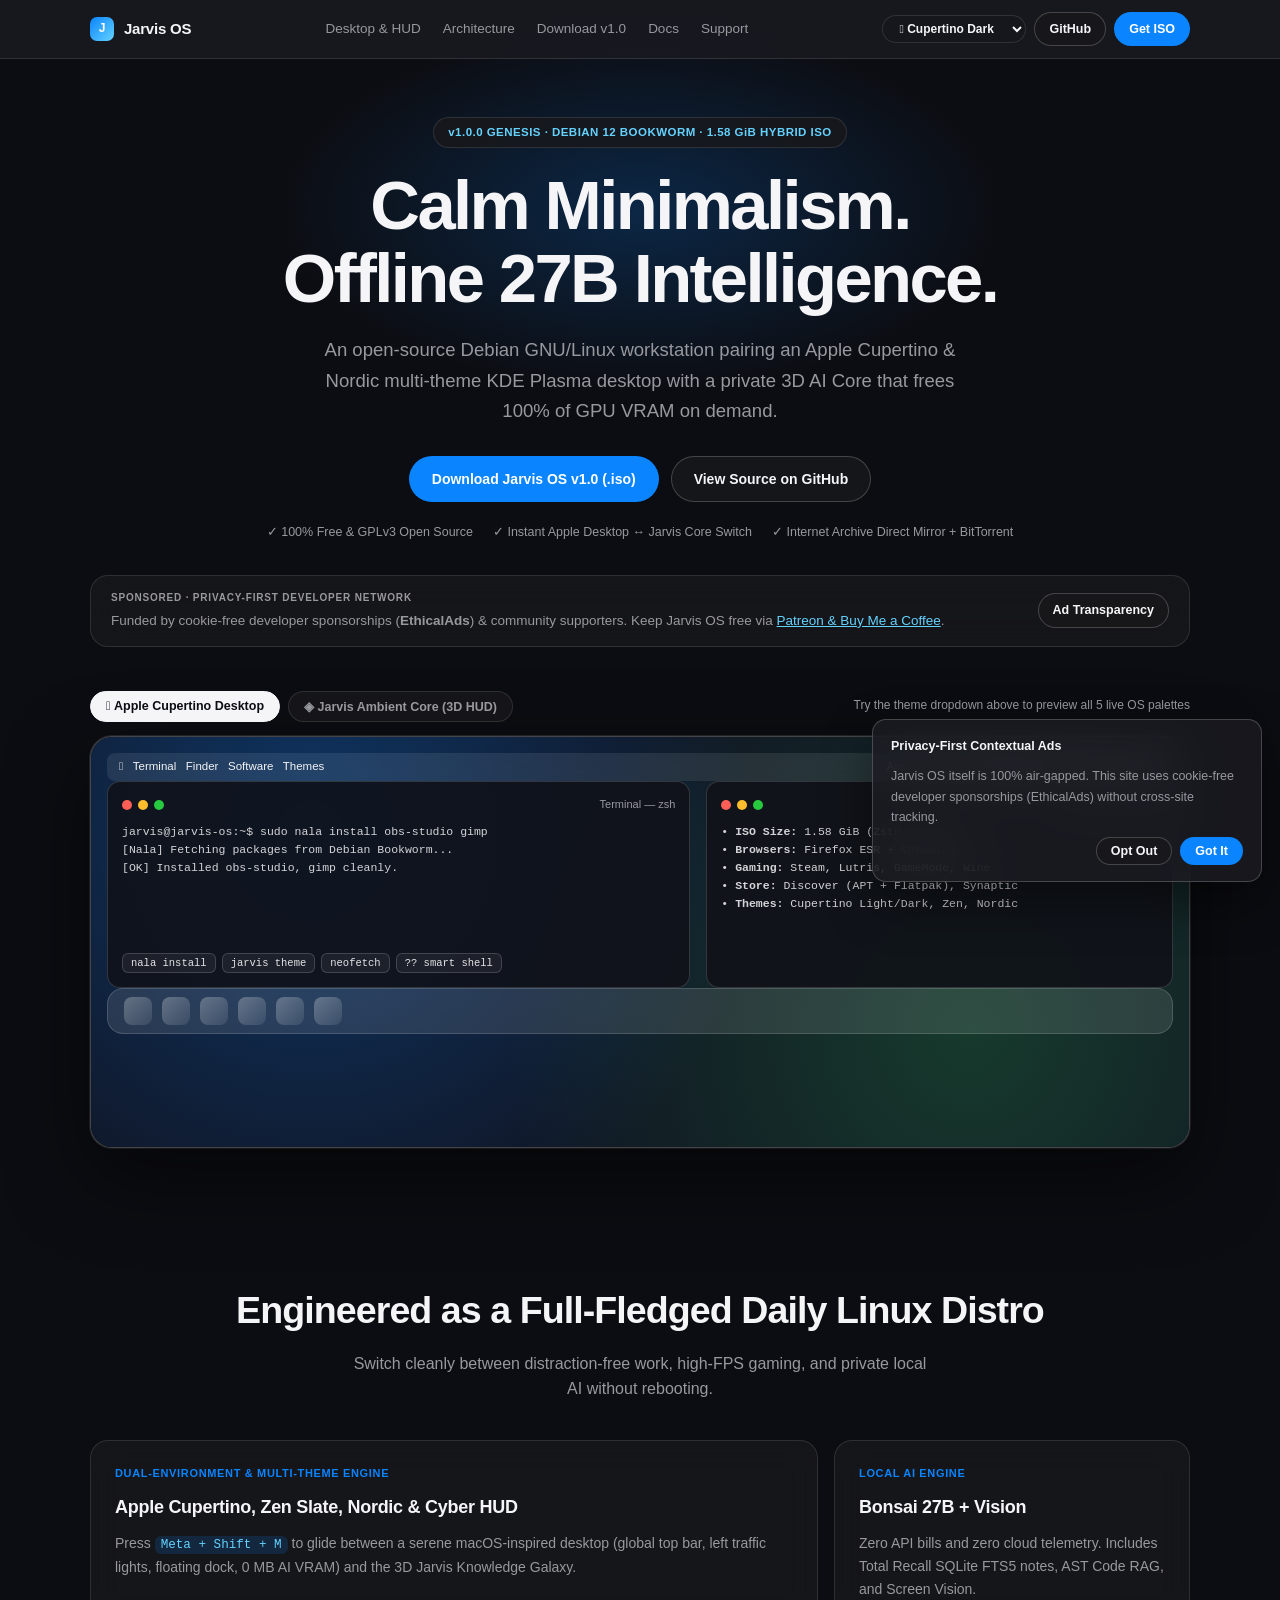
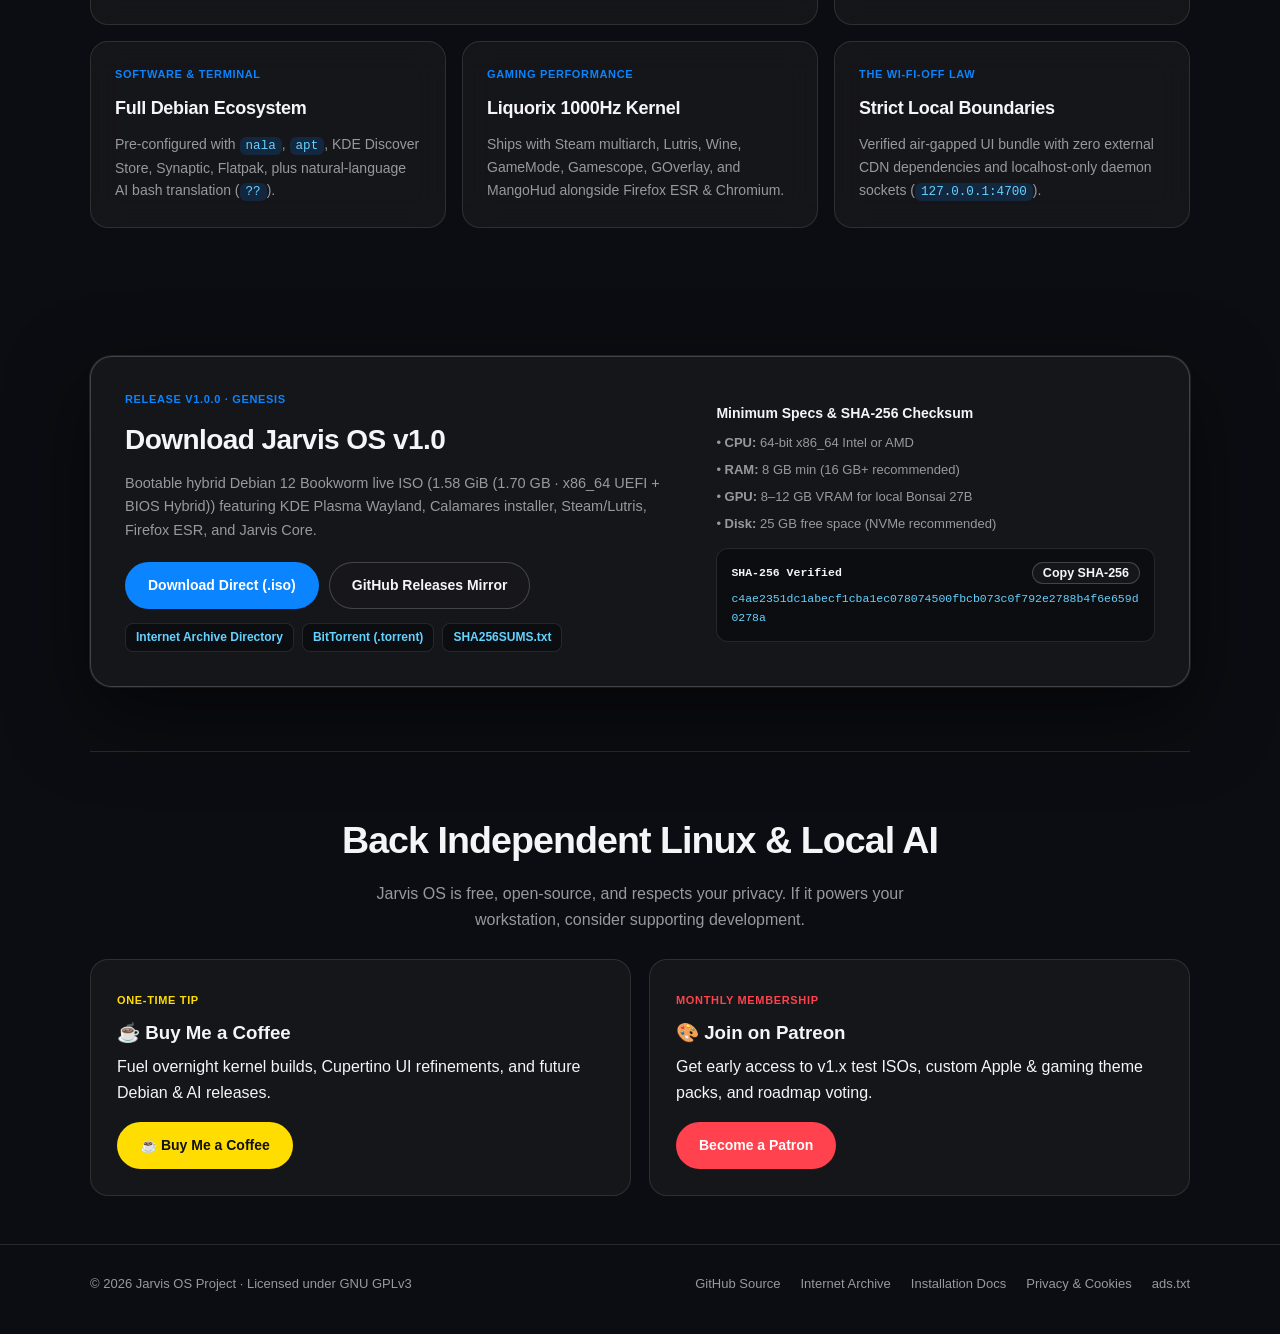
==== commit c8bc7549: "feat(ads): add above-the-fold EthicalAds slots on Home & Docs with 5-theme sync and opt-out control" ====
--- a/website/index.html
+++ b/website/index.html
@@ -55,6 +55,21 @@
     </div>
   </header>
 
+  <!-- Above-the-Fold Developer Ad Slot (EthicalAds / Carbon Ads) -->
+  <section class="ad-section container" aria-label="Sponsor">
+    <div class="ad-slot-shell">
+      <div class="ad-slot-main">
+        <div class="ad-label">Sponsored · Privacy-First Developer Network</div>
+        <div id="ad-slot-container" class="ad-slot-content">
+          <span class="ad-fallback">
+            Funded by cookie-free developer sponsorships (<strong>EthicalAds</strong>) &amp; community supporters. Keep Jarvis OS free via <a href="#support">Patreon &amp; Buy Me a Coffee</a>.
+          </span>
+        </div>
+      </div>
+      <a class="btn btn-secondary btn-sm" href="privacy.html">Ad Transparency</a>
+    </div>
+  </section>
+
   <!-- Interactive Preview -->
   <section id="preview" class="preview-section container">
     <div class="preview-controls">
@@ -103,19 +118,6 @@
         <h3>Strict Local Boundaries</h3>
         <p>Verified air-gapped UI bundle with zero external CDN dependencies and localhost-only daemon sockets (<code>127.0.0.1:4700</code>).</p>
       </div>
-    </div>
-  </section>
-
-  <!-- Minimalist Developer Ad Slot (EthicalAds / Carbon Ads) -->
-  <section class="ad-section container" aria-label="Sponsor">
-    <div class="ad-slot-shell">
-      <div>
-        <div class="ad-label">Sponsored · Privacy-First Developer Network (EthicalAds / Carbon)</div>
-        <div id="ad-slot-container" style="font-size:13.5px; color:var(--muted);">
-          Supporting Jarvis OS without intrusive tracking. Configure your <strong>EthicalAds</strong> or <strong>Carbon Ads</strong> ID in <code>website/config.js</code> to activate live contextual ads.
-        </div>
-      </div>
-      <a class="btn btn-secondary btn-sm" href="privacy.html">Ad Transparency</a>
     </div>
   </section>
 
@@ -203,13 +205,13 @@
     </div>
   </footer>
 
-  <!-- Cookie & Ad Consent Banner -->
-  <div id="cookie-banner" class="cookie-banner" role="dialog" aria-label="Privacy Consent">
-    <div><strong>Privacy &amp; Contextual Ads</strong></div>
-    <p style="color:var(--muted);">Jarvis OS itself is 100% air-gapped. This website uses privacy-respecting developer ads (EthicalAds / Carbon) to sustain ongoing development.</p>
+  <!-- Cookie-Free Ad & Privacy Notice -->
+  <div id="cookie-banner" class="cookie-banner" role="dialog" aria-label="Privacy &amp; Ad Notice">
+    <div><strong>Privacy-First Contextual Ads</strong></div>
+    <p style="color:var(--muted);">Jarvis OS itself is 100% air-gapped. This site uses cookie-free developer sponsorships (EthicalAds) without cross-site tracking.</p>
     <div style="display:flex; gap:8px; justify-content:flex-end;">
-      <button id="cookie-decline" class="btn btn-secondary btn-sm">Decline Ads</button>
-      <button id="cookie-accept" class="btn btn-primary btn-sm">Allow Contextual Ads</button>
+      <button id="cookie-decline" class="btn btn-secondary btn-sm">Opt Out</button>
+      <button id="cookie-accept" class="btn btn-primary btn-sm">Got It</button>
     </div>
   </div>
 
--- a/website/styles.css
+++ b/website/styles.css
@@ -158,7 +158,7 @@
 
 /* Hero */
 .hero {
-  padding: 84px 0 48px;
+  padding: 58px 0 32px;
   text-align: center;
   position: relative;
 }
@@ -270,17 +270,59 @@
 .card h3 { font-size: 18px; letter-spacing: -0.015em; }
 .card p { font-size: 14px; color: var(--muted); }
 
-/* Minimalist Sponsor / EthicalAds Zone */
-.ad-section { padding: 8px 0 36px; }
+/* Minimalist Sponsor / EthicalAds Zone (Above the Fold) */
+.ad-section { padding: 0 0 28px; }
 .ad-slot-shell {
   border: 1px solid var(--border); border-radius: var(--radius);
-  background: var(--surface); padding: 18px 24px;
-  display: flex; align-items: center; justify-content: space-between; gap: 20px; flex-wrap: wrap;
-}
+  background: var(--surface); backdrop-filter: blur(16px);
+  padding: 14px 20px; min-height: 68px;
+  display: flex; align-items: center; justify-content: space-between; gap: 18px; flex-wrap: wrap;
+}
+.ad-slot-main { flex: 1 1 320px; min-width: 0; }
 .ad-label {
   font-size: 10px; font-weight: 700; letter-spacing: 0.08em; text-transform: uppercase;
   color: var(--muted); margin-bottom: 4px;
 }
+.ad-slot-content { font-size: 13.5px; color: var(--muted); }
+.ad-fallback a { color: var(--cyan); text-decoration: underline; }
+
+/* Native EthicalAds Theme Synchronization */
+[data-ea-publisher] {
+  width: 100%;
+  --ea-font-family: var(--font);
+  --ea-font-size: 13.5px;
+  --ea-bgcolor: transparent;
+  --ea-bgcolor-dark: transparent;
+  --ea-color-link: var(--text);
+  --ea-color-link-dark: var(--text);
+  --ea-color-link-active: var(--accent);
+  --ea-color-link-bold: var(--accent);
+  --ea-color-link-bold-dark: var(--cyan);
+  --ea-color-link-callout: var(--muted);
+  --ea-color-link-callout-dark: var(--muted);
+  --ea-color-domain: var(--muted);
+  --ea-color-domain-dark: var(--muted);
+}
+[data-ea-publisher].flat .ea-content,
+[data-ea-publisher] .ea-content {
+  margin: 0 !important;
+  padding: 2px 0 !important;
+  background: transparent !important;
+  border: none !important;
+  box-shadow: none !important;
+  text-align: left;
+  max-width: 100% !important;
+}
+[data-ea-publisher].flat .ea-callout,
+[data-ea-publisher] .ea-callout {
+  margin: 4px 0 0 !important;
+  padding: 0 !important;
+  font-size: 11px !important;
+}
+#carbonads { display: flex; align-items: center; gap: 12px; font-size: 13px; color: var(--muted); }
+#carbonads .carbon-wrap { display: flex; align-items: center; gap: 12px; }
+#carbonads .carbon-img img { border-radius: 8px; max-height: 54px; width: auto; }
+#carbonads .carbon-poweredby { font-size: 10.5px; opacity: 0.75; }
 
 /* Download Matrix */
 .download-box {
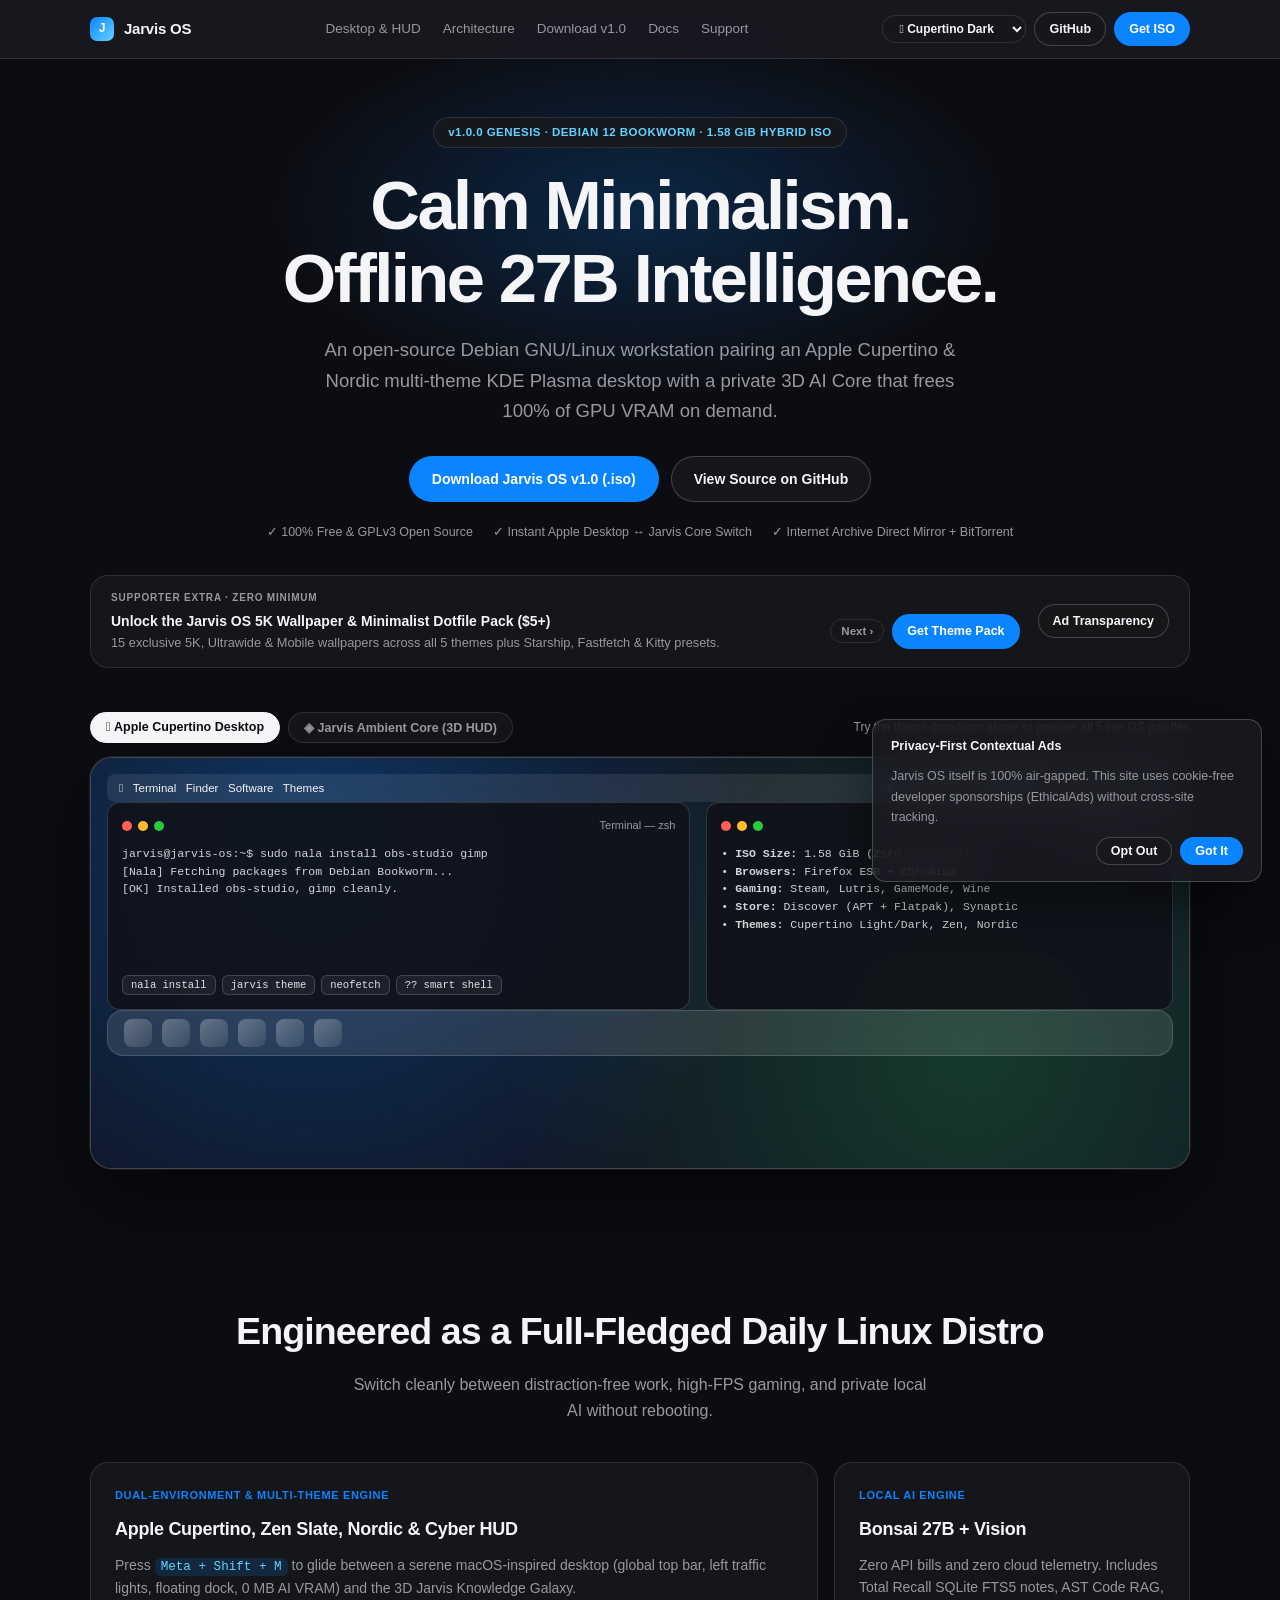
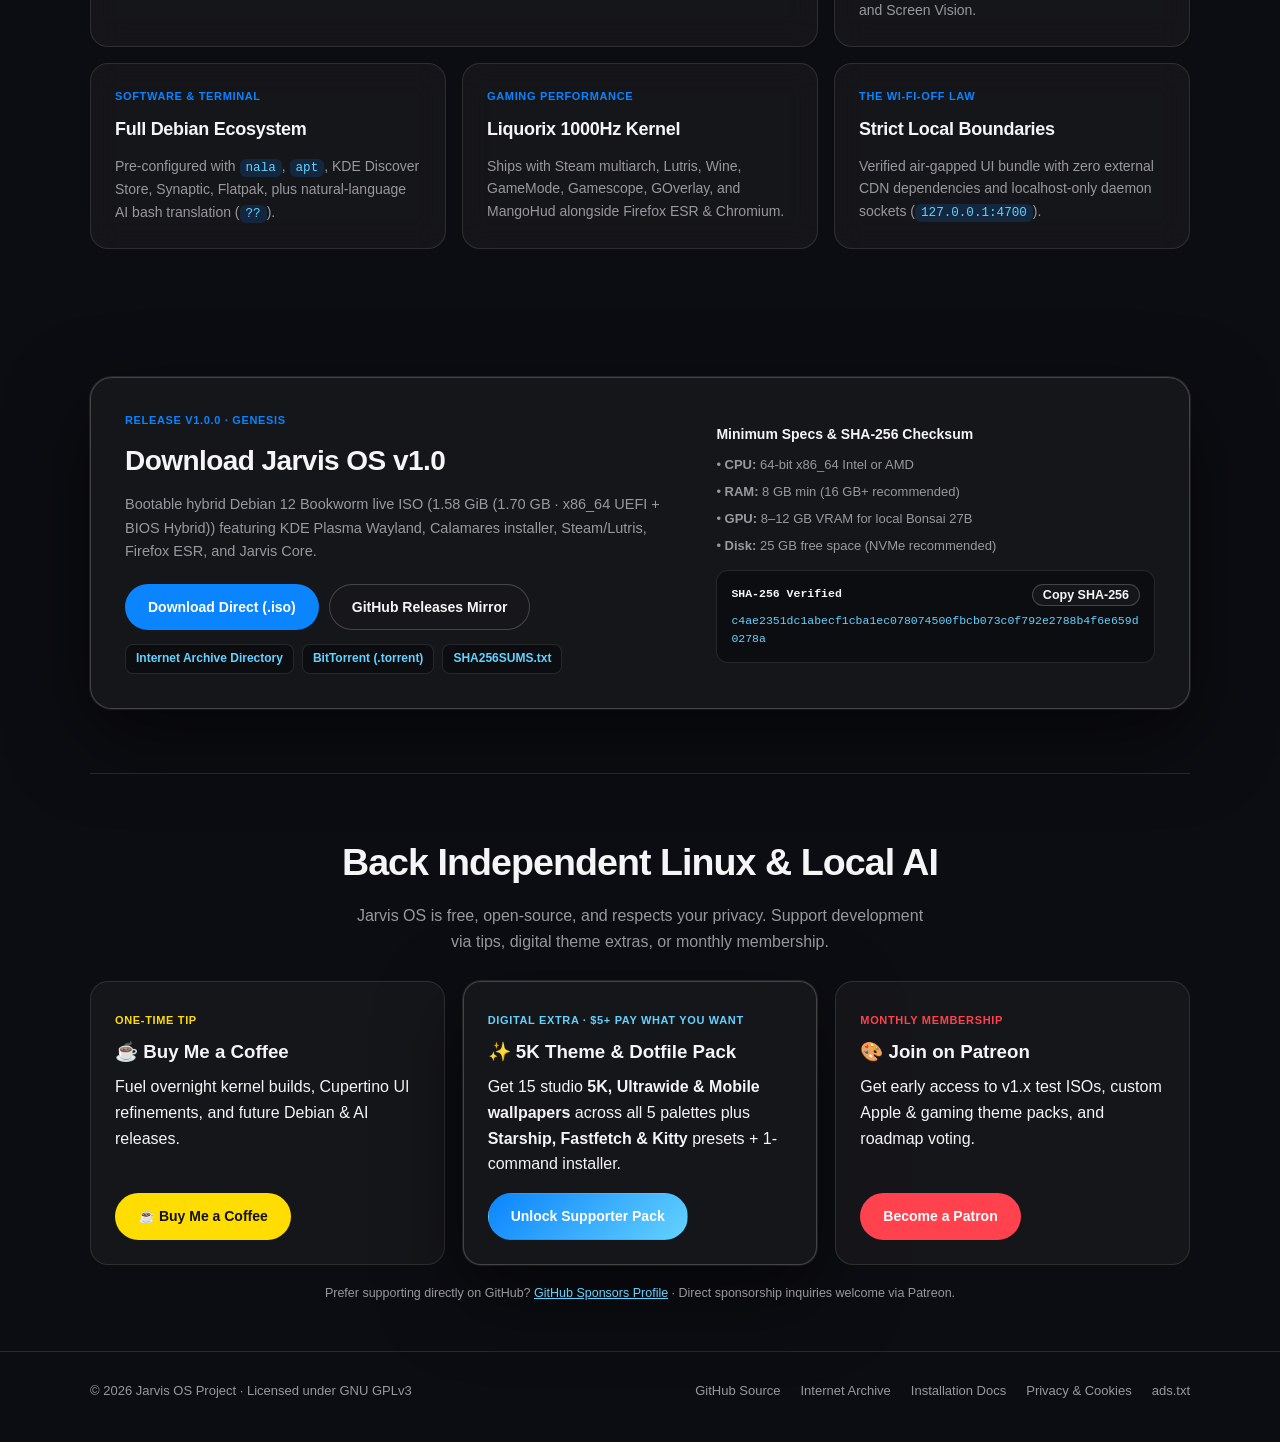
==== commit e92a68d6: "feat(monetization): add FUNDING.yml, Supporter 5K Pack UI, and Day-1 sponsor/A-ADS/EthicalAds rotati" ====
--- a/website/index.html
+++ b/website/index.html
@@ -55,14 +55,14 @@
     </div>
   </header>
 
-  <!-- Above-the-Fold Developer Ad Slot (EthicalAds / Carbon Ads) -->
+  <!-- Above-the-Fold Developer Ad Slot (Day-1 Sponsor Rotation / A-ADS / EthicalAds) -->
   <section class="ad-section container" aria-label="Sponsor">
     <div class="ad-slot-shell">
       <div class="ad-slot-main">
-        <div class="ad-label">Sponsored · Privacy-First Developer Network</div>
+        <div id="ad-slot-label" class="ad-label">Sponsored · Privacy-First Developer Network</div>
         <div id="ad-slot-container" class="ad-slot-content">
           <span class="ad-fallback">
-            Funded by cookie-free developer sponsorships (<strong>EthicalAds</strong>) &amp; community supporters. Keep Jarvis OS free via <a href="#support">Patreon &amp; Buy Me a Coffee</a>.
+            Funded by cookie-free developer sponsorships, digital theme packs &amp; community supporters. <a href="#support">Support Jarvis OS</a>.
           </span>
         </div>
       </div>
@@ -159,11 +159,11 @@
     </div>
   </section>
 
-  <!-- Buy Me a Coffee & Patreon at the end of the website -->
+  <!-- Buy Me a Coffee, 5K Theme Pack & Patreon at the end of the website -->
   <section id="support" class="support-section container">
     <div class="section-head" style="margin-bottom:16px;">
       <h2>Back Independent Linux &amp; Local AI</h2>
-      <p>Jarvis OS is free, open-source, and respects your privacy. If it powers your workstation, consider supporting development.</p>
+      <p>Jarvis OS is free, open-source, and respects your privacy. Support development via tips, digital theme extras, or monthly membership.</p>
     </div>
 
     <div class="support-grid">
@@ -178,6 +178,17 @@
         </div>
       </div>
 
+      <div class="support-card featured">
+        <div>
+          <span class="card-tag" style="color:var(--cyan);">Digital Extra · <span id="supporter-pack-price">$5+ Pay What You Want</span></span>
+          <h3 style="margin-top:6px;">✨ 5K Theme &amp; Dotfile Pack</h3>
+          <p style="margin-top:6px;">Get 15 studio <strong>5K, Ultrawide &amp; Mobile wallpapers</strong> across all 5 palettes plus <strong>Starship, Fastfetch &amp; Kitty</strong> presets + 1-command installer.</p>
+        </div>
+        <div>
+          <a id="supporter-pack-btn" class="btn btn-pack" href="https://buymeacoffee.com/jerrymice45" target="_blank" rel="noopener">Unlock Supporter Pack</a>
+        </div>
+      </div>
+
       <div class="support-card">
         <div>
           <span class="card-tag" style="color:var(--patreon);">Monthly Membership</span>
@@ -188,6 +199,10 @@
           <a id="patreon-btn" class="btn btn-patreon" href="https://www.patreon.com/Jerry42" target="_blank" rel="noopener">Become a Patron</a>
         </div>
       </div>
+    </div>
+
+    <div style="text-align:center; margin-top:18px; font-size:12.5px; color:var(--muted);">
+      Prefer supporting directly on GitHub? <a id="gh-sponsors-link" href="https://github.com/sponsors/10JERRY01" target="_blank" rel="noopener" style="color:var(--cyan); text-decoration:underline;">GitHub Sponsors Profile</a> · Direct sponsorship inquiries welcome via Patreon.
     </div>
   </section>
 
--- a/website/styles.css
+++ b/website/styles.css
@@ -324,6 +324,22 @@
 #carbonads .carbon-img img { border-radius: 8px; max-height: 54px; width: auto; }
 #carbonads .carbon-poweredby { font-size: 10.5px; opacity: 0.75; }
 
+/* Day-1 Sponsor / Affiliate Card + A-ADS Iframe */
+.sponsor-card-row {
+  display: flex; align-items: center; justify-content: space-between;
+  gap: 14px; flex-wrap: wrap;
+}
+.sponsor-copy { flex: 1 1 280px; min-width: 0; }
+.sponsor-headline { font-size: 14px; font-weight: 650; color: var(--text); margin-bottom: 2px; }
+.sponsor-desc { font-size: 12.8px; color: var(--muted); line-height: 1.45; }
+.sponsor-actions { display: flex; align-items: center; gap: 8px; flex-shrink: 0; }
+.sponsor-next-btn {
+  padding: 5px 10px; border-radius: 999px; border: 1px solid var(--border);
+  background: transparent; color: var(--muted); font-size: 11.5px; font-weight: 600; cursor: pointer;
+}
+.sponsor-next-btn:hover { color: var(--text); border-color: var(--border-strong); }
+.aads-frame { width: 100%; min-height: 60px; border: 0; border-radius: 10px; overflow: hidden; display: block; }
+
 /* Download Matrix */
 .download-box {
   background: var(--surface); border: 1px solid var(--border-strong);
@@ -344,15 +360,18 @@
   border: 1px solid var(--border); margin-top: 14px; overflow-x: auto;
 }
 
-/* Footer Support Section (Buy Me a Coffee + Patreon at end of site) */
+/* Footer Support Section (Buy Me a Coffee + Supporter Pack + Patreon at end of site) */
 .support-section { padding: 58px 0 48px; border-top: 1px solid var(--border); }
-.support-grid { display: grid; grid-template-columns: repeat(2, 1fr); gap: 18px; margin-top: 26px; }
+.support-grid { display: grid; grid-template-columns: repeat(3, 1fr); gap: 18px; margin-top: 26px; }
 .support-card {
   background: var(--surface); border: 1px solid var(--border);
-  border-radius: var(--radius); padding: 26px;
+  border-radius: var(--radius); padding: 24px;
   display: flex; flex-direction: column; justify-content: space-between; gap: 16px;
 }
+.support-card.featured { border-color: var(--border-strong); box-shadow: var(--shadow); }
 .btn-coffee { background: var(--coffee); color: #111111; font-weight: 700; }
+.btn-pack { background: linear-gradient(135deg, var(--accent), var(--cyan)); color: #ffffff; font-weight: 700; }
+[data-site-theme="cyber"] .btn-pack { color: #05080f; }
 .btn-patreon { background: var(--patreon); color: #ffffff; font-weight: 700; }
 
 /* Footer & Legal */
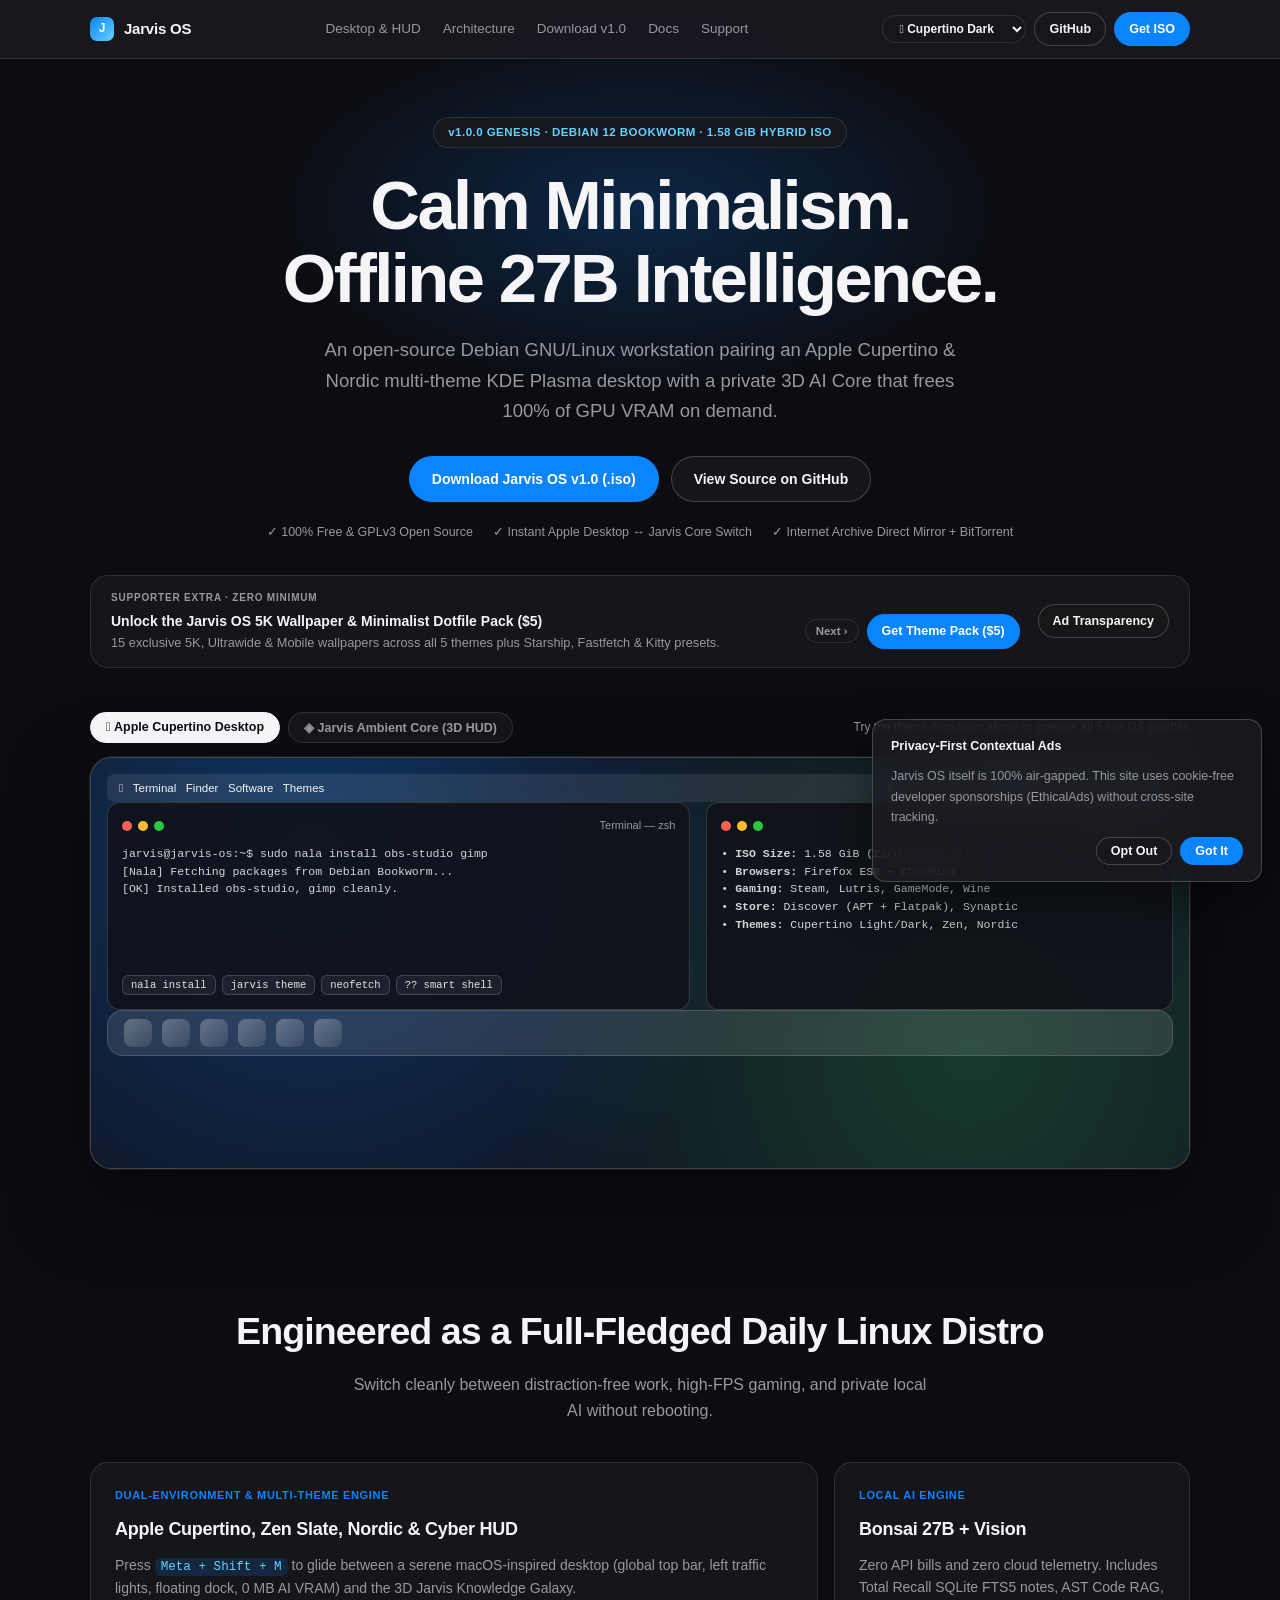
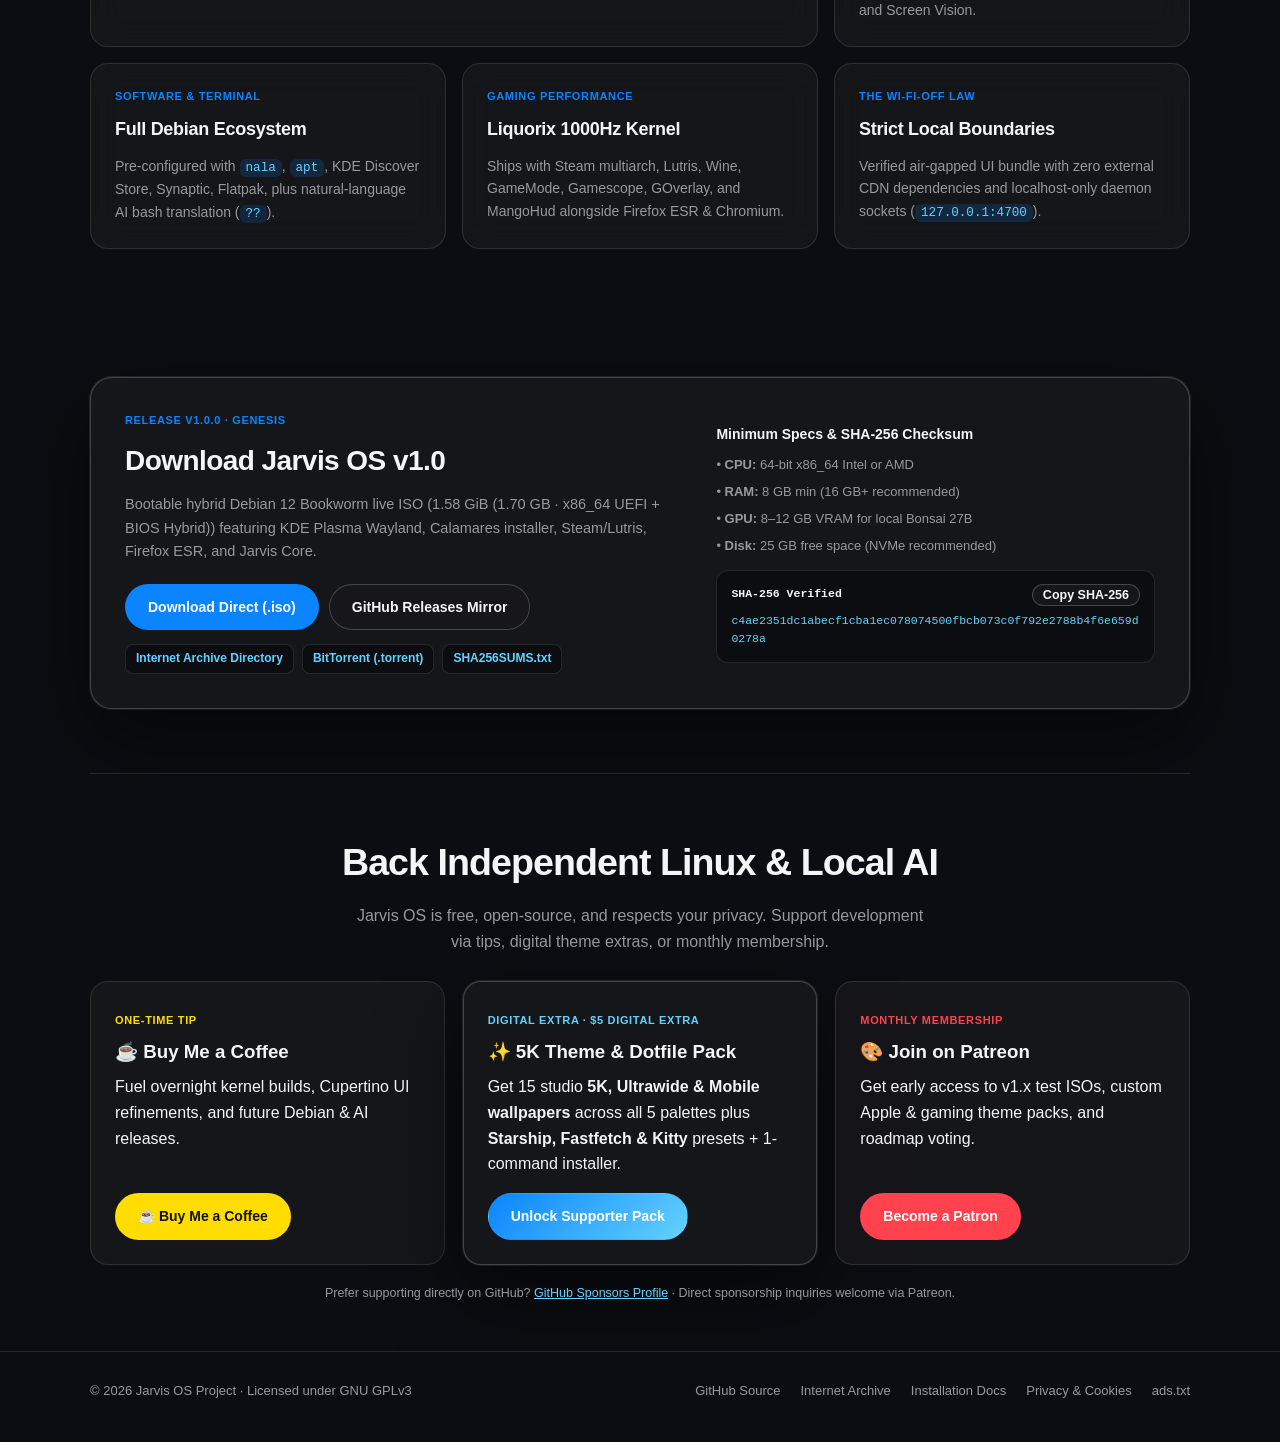
==== commit d49e99b8: "feat(monetization): point Supporter Pack CTAs to live Buy Me a Coffee Extra URL" ====
--- a/website/index.html
+++ b/website/index.html
@@ -180,12 +180,12 @@
 
       <div class="support-card featured">
         <div>
-          <span class="card-tag" style="color:var(--cyan);">Digital Extra · <span id="supporter-pack-price">$5+ Pay What You Want</span></span>
+          <span class="card-tag" style="color:var(--cyan);">Digital Extra · <span id="supporter-pack-price">$5 Digital Extra</span></span>
           <h3 style="margin-top:6px;">✨ 5K Theme &amp; Dotfile Pack</h3>
           <p style="margin-top:6px;">Get 15 studio <strong>5K, Ultrawide &amp; Mobile wallpapers</strong> across all 5 palettes plus <strong>Starship, Fastfetch &amp; Kitty</strong> presets + 1-command installer.</p>
         </div>
         <div>
-          <a id="supporter-pack-btn" class="btn btn-pack" href="https://buymeacoffee.com/jerrymice45" target="_blank" rel="noopener">Unlock Supporter Pack</a>
+          <a id="supporter-pack-btn" class="btn btn-pack" href="https://buymeacoffee.com/jerrymice45/e/603108" target="_blank" rel="noopener">Unlock Supporter Pack</a>
         </div>
       </div>
 
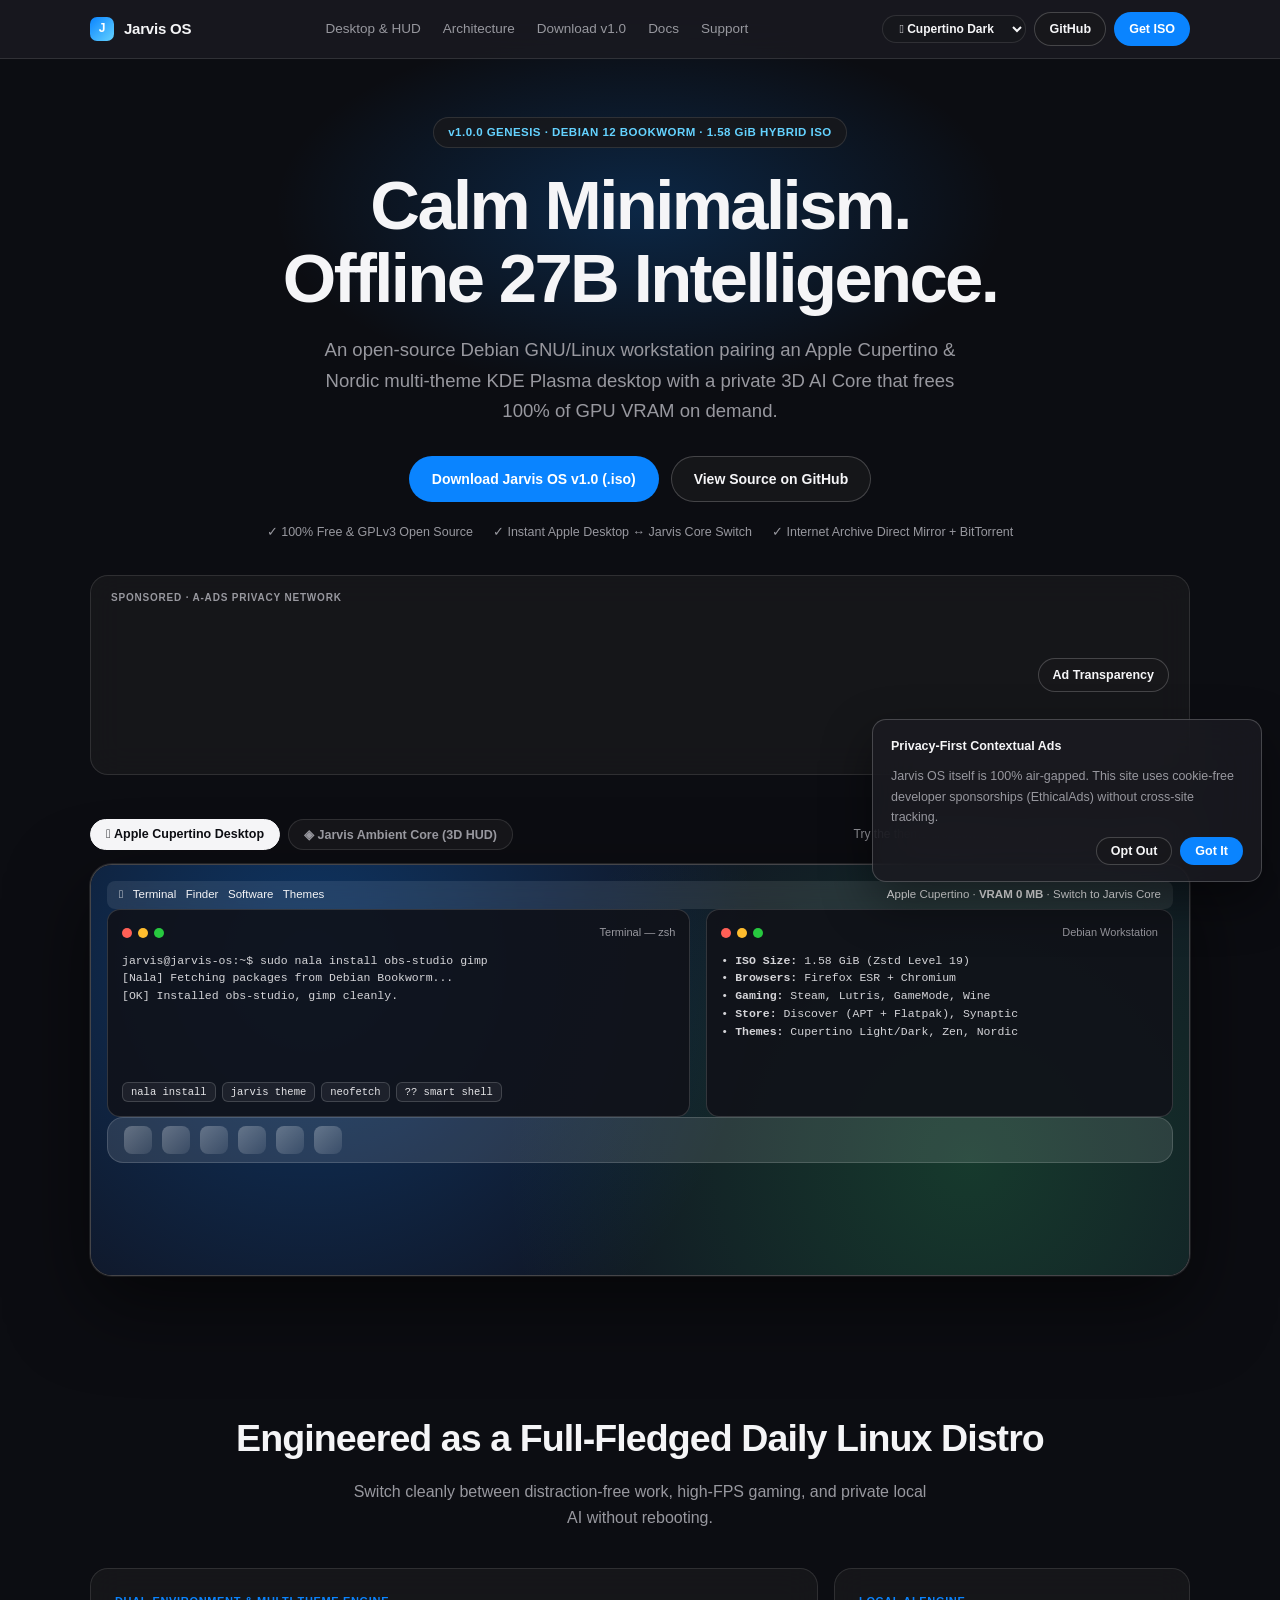
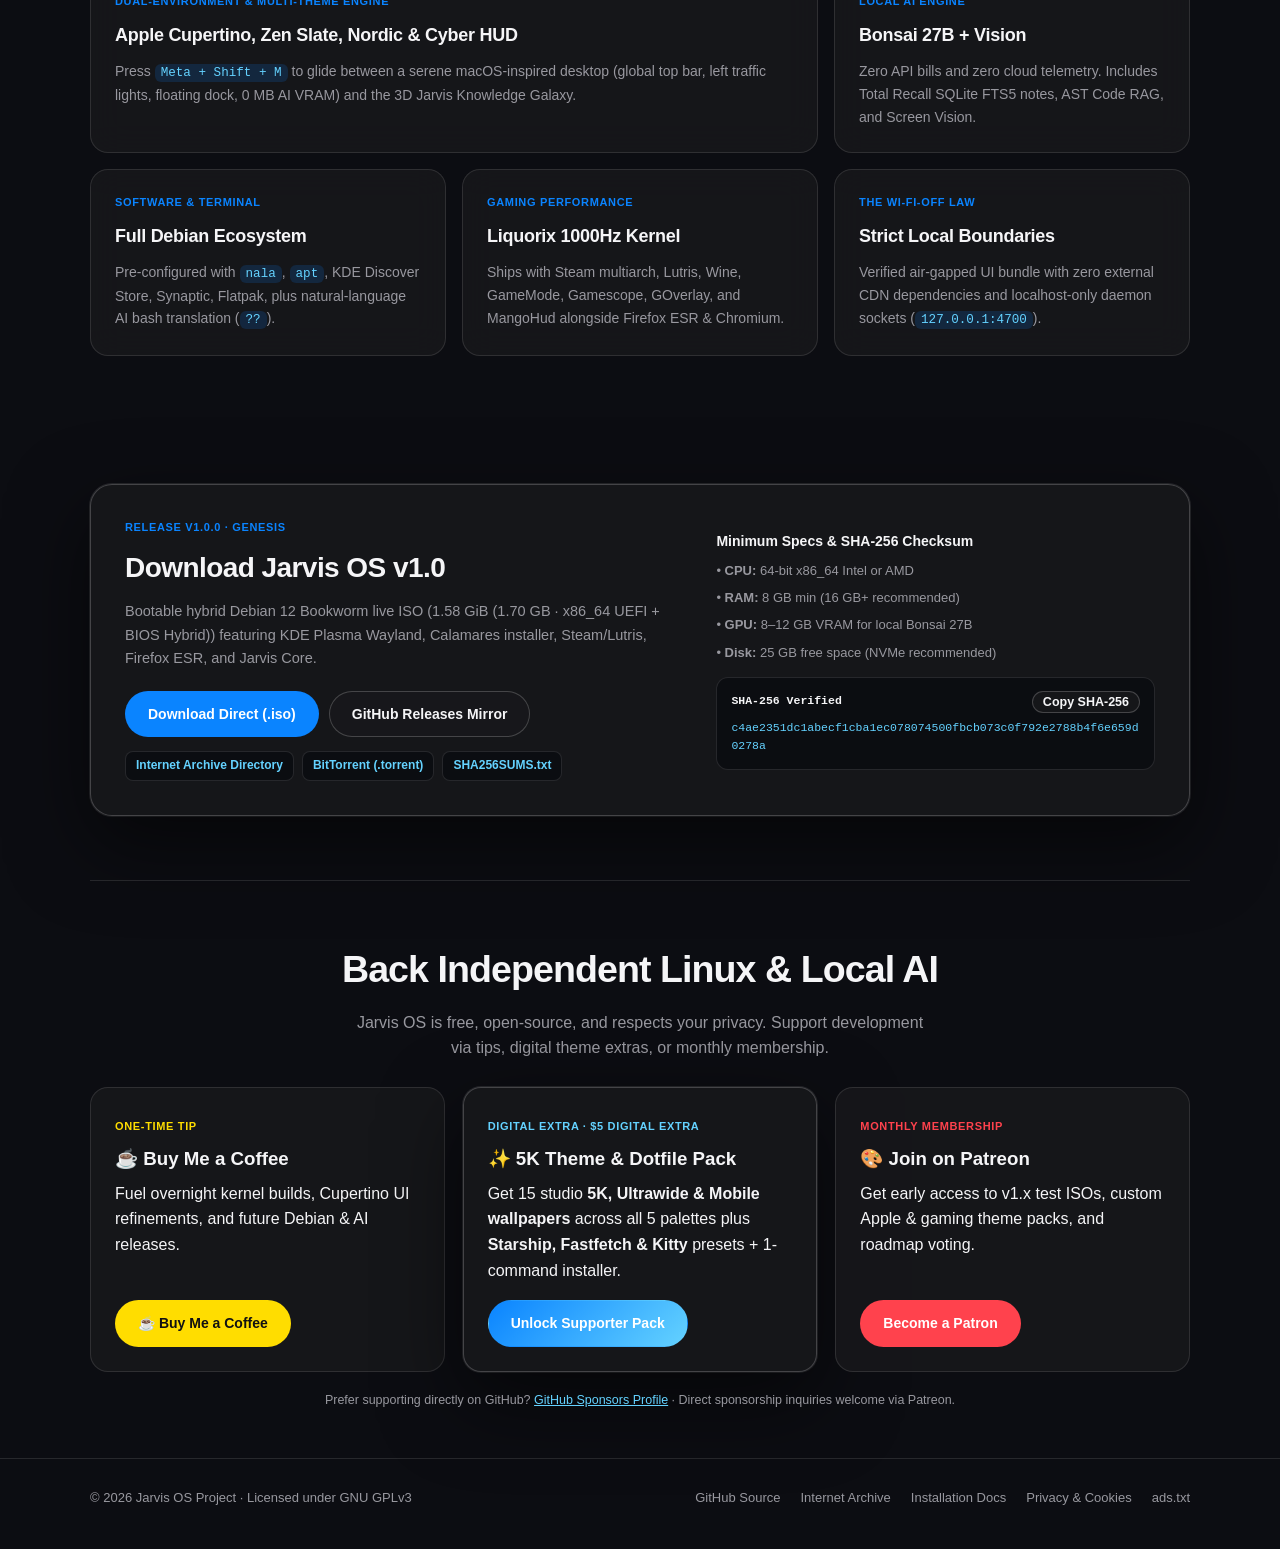
==== commit c824e93e: "feat(ads): activate live A-ADS unit 2463366 on Home, Docs, and root entry" ====
--- a/website/index.html
+++ b/website/index.html
@@ -61,9 +61,11 @@
       <div class="ad-slot-main">
         <div id="ad-slot-label" class="ad-label">Sponsored · Privacy-First Developer Network</div>
         <div id="ad-slot-container" class="ad-slot-content">
-          <span class="ad-fallback">
-            Funded by cookie-free developer sponsorships, digital theme packs &amp; community supporters. <a href="#support">Support Jarvis OS</a>.
-          </span>
+          <!-- BEGIN AADS AD UNIT 2463366 -->
+          <div id="frame" style="width: 100%; margin: auto; position: relative; z-index: 99998;">
+            <iframe class="aads-frame" data-aa="2463366" src="https://acceptable.a-ads.com/2463366/?size=Adaptive" title="Sponsored Advertisement"></iframe>
+          </div>
+          <!-- END AADS AD UNIT 2463366 -->
         </div>
       </div>
       <a class="btn btn-secondary btn-sm" href="privacy.html">Ad Transparency</a>
--- a/website/styles.css
+++ b/website/styles.css
@@ -338,7 +338,7 @@
   background: transparent; color: var(--muted); font-size: 11.5px; font-weight: 600; cursor: pointer;
 }
 .sponsor-next-btn:hover { color: var(--text); border-color: var(--border-strong); }
-.aads-frame { width: 100%; min-height: 60px; border: 0; border-radius: 10px; overflow: hidden; display: block; }
+.aads-frame { width: 100%; max-width: 728px; min-height: 90px; height: auto; border: 0; padding: 0; border-radius: 10px; overflow: hidden; display: block; }
 
 /* Download Matrix */
 .download-box {
